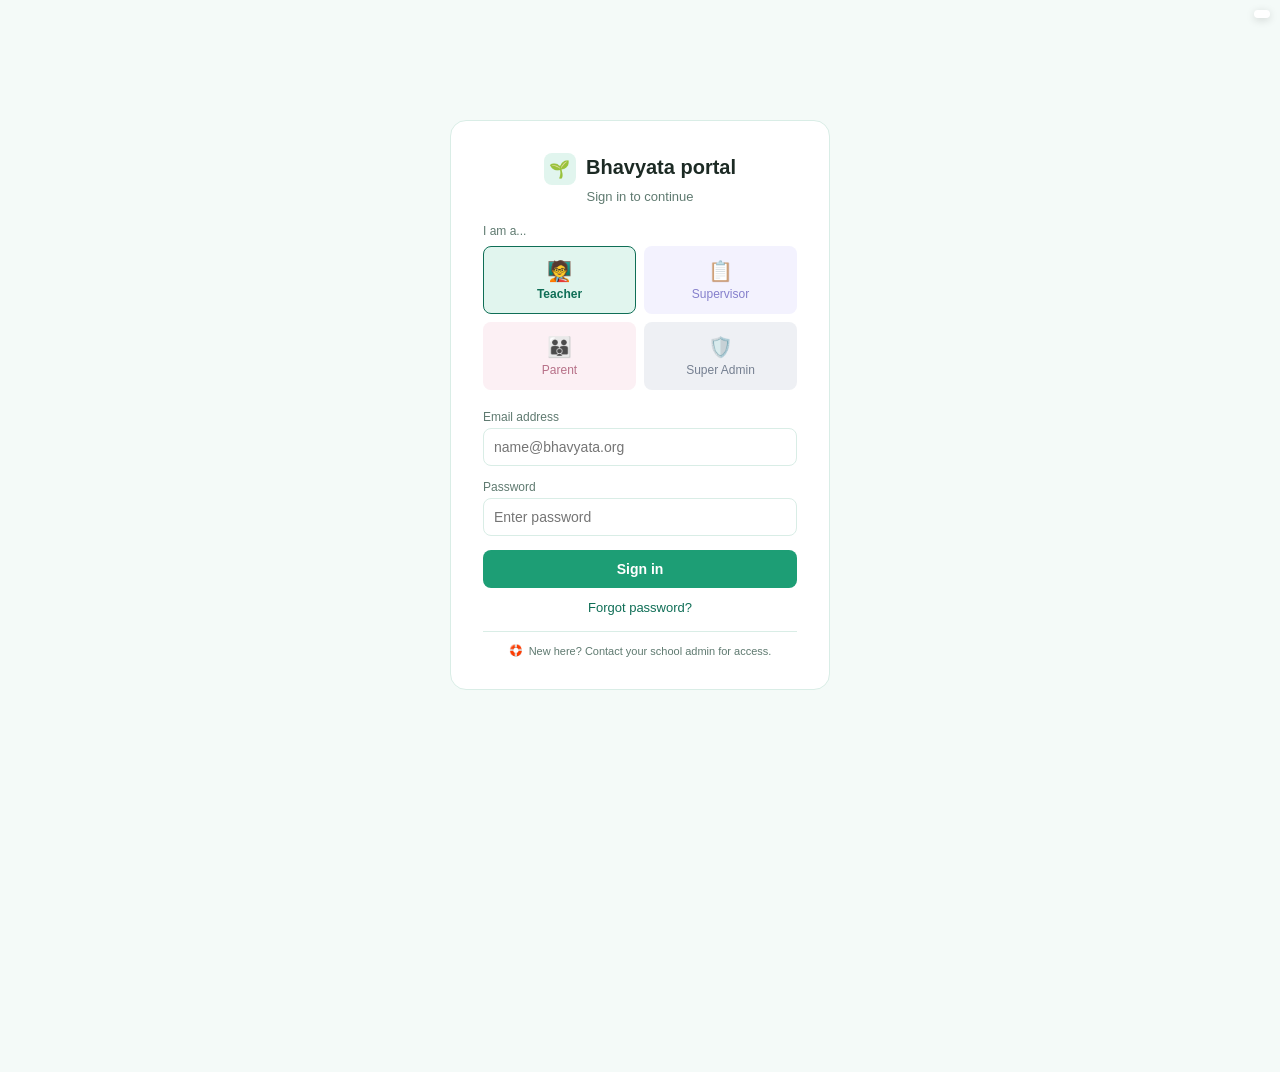
==== parent.html @ cfd68db3 "Add events feature, translations, teacher dashboard updates" ====
<!DOCTYPE html>
<html lang="en">
<head>
<meta charset="UTF-8" />
<meta name="viewport" content="width=device-width, initial-scale=1.0" />
<title>Bhavyata Portal — Parent</title>
<link rel="stylesheet" href="css/style.css" />
</head>
<body>

<div class="topbar">
  <div class="topbar-left">
    <span class="topbar-brand"><span class="topbar-brand-icon"><img src="assets/logo.png" alt="Bhavyata Foundation logo" class="brand-logo-img" onerror="this.style.display='none'; this.nextElementSibling.style.display='flex';"><span class="brand-fallback-emoji">🌱</span></span><span class="brand">Bhavyata portal</span></span>
    <span class="page-label" id="pageLabel">Dashboard</span>
  </div>
  <div class="user-menu" id="userMenu">
    <button class="user-menu-trigger" onclick="toggleUserMenu()">
      <span class="user-avatar">RP</span>
      <span class="user-name-block">
        <span class="user-name">Mrs. Patil</span>
        <span class="tag">Parent</span>
      </span>
      <span class="user-caret">▾</span>
    </button>
    <div class="user-dropdown hidden" id="userDropdown">
      <button onclick="location.href='index.html'">Log out</button>
    </div>
  </div>
</div>

<div class="dash" style="max-width:900px; margin:0 auto;">
  <h1>Priya Patil — Jr KG B</h1>
  <p class="sub">Parent view · Week 1 · Term 1 · Theme: My Classroom</p>

  <div class="stat-grid">
    <div class="stat-card"><p class="label">Attendance this month</p><p class="value">94%</p></div>
    <div class="stat-card"><p class="label">Today's status</p><p class="value" style="color:var(--success);">Present</p></div>
    <div class="stat-card"><p class="label">Domains taught today</p><p class="value">4 / 6</p></div>
    <div class="stat-card"><p class="label">Last supervisor visit</p><p class="value" style="font-size:15px;">✓ Aug 10</p></div>
  </div>

  <h3 class="report-h3">Today's activities</h3>
  <div class="report-table-wrap">
    <table class="report-table">
      <thead><tr><th>Domain</th><th>Activity</th><th>Status</th></tr></thead>
      <tbody>
        <tr><td>Language</td><td>"What is this?" guessing game</td><td><span class="visit-pill yes">✓ Done</span></td></tr>
        <tr><td>Numeracy &amp; Cognitive</td><td>Sort by use</td><td><span class="visit-pill yes">✓ Done</span></td></tr>
        <tr><td>Socio-Emotional</td><td>Sharing crayons role play</td><td><span class="visit-pill yes">✓ Done</span></td></tr>
        <tr><td>Physical &amp; Motor</td><td>Balance walk, ring play</td><td><span class="visit-pill yes">✓ Done</span></td></tr>
        <tr><td>Creative &amp; Aesthetic</td><td>Draw &amp; colour the school bag</td><td><span class="visit-pill no">Pending</span></td></tr>
        <tr><td>Life Skills</td><td>Keep things back in place</td><td><span class="visit-pill no">Pending</span></td></tr>
      </tbody>
    </table>
  </div>

  <h3 class="report-h3">Growth snapshot</h3>
  <div class="report-table-wrap">
    <table class="report-table">
      <thead><tr><th>Domain</th><th>Week 1 level</th><th>Latest level</th></tr></thead>
      <tbody>
        <tr><td>Language</td><td>Progressing</td><td>Achieving</td></tr>
        <tr><td>Numeracy &amp; Cognitive</td><td>Emerging</td><td>Progressing</td></tr>
        <tr><td>Socio-Emotional</td><td>Progressing</td><td>Progressing</td></tr>
      </tbody>
    </table>
  </div>

  <p style="font-size:12px; color:var(--text-muted); margin-top:20px;">
    This is a minimal starting view — questions, messages to the teacher, and a full activity history can be added here next.
  </p>
</div>

<script src="js/parent.js" defer></script>
</body>
</html>
---- css/style.css ----
@import url('https://fonts.googleapis.com/css2?family=Noto+Sans+Devanagari:wght@400;700&display=swap');
:root{
    --primary:#1d9e75; --primary-dark:#0f6e56; --primary-light:#e1f5ee;
    --bg:#f4faf8; --card:#ffffff; --border:#d9ede6; --text:#1c2a24; --text-muted:#5f7a70;
    --success:#1c8a5c; --success-bg:#e3f5ec; --warning:#b3760b; --warning-bg:#fdf2df;

    /* Secondary role accents — used only on the login role picker */
    --role-supervisor:#534ab7; --role-supervisor-light:#eeedfe;
    --role-parent:#993556; --role-parent-light:#fbeaf0;
  }
  *{box-sizing:border-box;}
  body{margin:0; font-family:Arial, Helvetica, sans-serif; background:var(--bg); color:var(--text);}
  .hidden{display:none !important;}

  .topbar{background:var(--primary); color:#fff; padding:14px 24px; display:flex; align-items:center; justify-content:space-between;}
  .topbar .brand{font-size:18px; font-weight:bold;}
  .topbar .tag{font-size:12px; background:rgba(255,255,255,0.2); padding:3px 10px; border-radius:12px; margin-left:8px;}
  .topbar button{background:rgba(255,255,255,0.15); color:#fff; border:none; padding:8px 14px; border-radius:6px; cursor:pointer; font-size:13px;}

  .login-wrap{display:flex; justify-content:center; align-items:center; min-height:90vh; padding:20px;}
  .login-card{background:var(--card); border:1px solid var(--border); border-radius:16px; padding:32px; width:100%; max-width:380px;}

  .login-brand{display:flex; align-items:center; justify-content:center; gap:10px; margin-bottom:4px;}
  .login-brand .brand-badge{width:32px; height:32px; border-radius:8px; background:var(--primary-light); color:var(--primary-dark); display:flex; align-items:center; justify-content:center; font-size:17px; flex-shrink:0;}

  .login-card h2{margin:0 0 4px; font-size:20px; text-align:center;}
  .login-card p.sub{margin:0 0 20px; text-align:center; color:var(--text-muted); font-size:13px;}
  .role-label{font-size:12px; color:var(--text-muted); margin-bottom:8px; display:block;}
  .role-grid{display:grid; grid-template-columns:repeat(2,1fr); gap:8px; margin-bottom:20px;}

  .role-btn{border:1px solid transparent; background:var(--bg); border-radius:8px; padding:12px 6px; text-align:center; cursor:pointer; font-size:12px; color:var(--text-muted); opacity:0.7; transition:opacity .15s, border-color .15s;}
  .role-btn:hover{opacity:1;}
  .role-btn .icon{font-size:20px; display:block; margin-bottom:4px;}

  /* Role-specific tints — teal (teacher, matches site theme), purple (supervisor), coral (parent) */
  .role-btn[data-role="teacher"]{background:var(--primary-light); color:var(--primary-dark);}
  .role-btn[data-role="supervisor"]{background:var(--role-supervisor-light); color:var(--role-supervisor);}
  .role-btn[data-role="parent"]{background:var(--role-parent-light); color:var(--role-parent);}

  .role-btn.active{opacity:1; font-weight:bold; border-width:1.5px;}
  .role-btn[data-role="teacher"].active{border-color:var(--primary-dark);}
  .role-btn[data-role="supervisor"].active{border-color:var(--role-supervisor);}
  .role-btn[data-role="parent"].active{border-color:var(--role-parent);}

  label{font-size:12px; color:var(--text-muted); display:block; margin:0 0 4px;}
  input{width:100%; padding:10px; margin-bottom:14px; border:1px solid var(--border); border-radius:8px; font-size:14px;}
  input:focus{outline:none; border-color:var(--primary); box-shadow:0 0 0 3px var(--primary-light);}

  .btn-primary{width:100%; background:var(--primary); color:#fff; border:none; padding:11px; border-radius:8px; font-size:14px; font-weight:bold; cursor:pointer; margin-bottom:12px; transition:background .15s;}
  .btn-primary:hover{background:var(--primary-dark);}
  .login-error{background:var(--danger-bg); color:var(--danger); border-radius:8px; padding:9px 12px; font-size:12.5px; margin-bottom:12px;}
  .forgot{text-align:center; font-size:13px; color:var(--primary-dark); cursor:pointer;}
  .login-footer{border-top:1px solid var(--border); margin-top:16px; padding-top:12px; text-align:center; font-size:11px; color:var(--text-muted); display:flex; align-items:center; justify-content:center; gap:6px;}

  .attend-wrap{display:flex; justify-content:center; align-items:center; min-height:90vh; padding:20px;}
  .attend-card{background:var(--card); border:1px solid var(--border); border-radius:14px; padding:36px; width:100%; max-width:380px; text-align:center;}
  .attend-card .icon-big{font-size:40px; margin-bottom:12px;}
  .attend-card h2{margin:0 0 6px; font-size:19px;}
  .attend-card p{color:var(--text-muted); font-size:13px; margin:0 0 24px;}
  .btn-present{background:var(--success); color:#fff; border:none; padding:12px 20px; border-radius:8px; font-size:14px; font-weight:bold; cursor:pointer; width:100%; margin-bottom:10px;}
  .btn-absent{background:transparent; color:var(--text-muted); border:1px solid var(--border); padding:10px 20px; border-radius:8px; font-size:13px; cursor:pointer; width:100%;}

  .topbar button.menu-toggle{background:transparent; padding:6px 10px; margin-right:14px; font-size:18px; display:none;}

  .topbar-left{display:flex; align-items:center; gap:10px; min-width:0;}
  .topbar-brand{display:flex; align-items:center; gap:8px; flex-shrink:0;}
  .topbar-brand-icon{display:inline-flex; width:32px; height:32px; align-items:center; justify-content:center; flex-shrink:0; border-radius:8px; overflow:hidden;}
  .brand-logo-img{width:100%; height:100%; object-fit:contain; display:block;}
  .brand-fallback-emoji{display:none; width:100%; height:100%; align-items:center; justify-content:center; font-size:17px; background:rgba(255,255,255,0.15); border-radius:8px;}
  .page-label{font-size:12px; opacity:0.85; padding-left:10px; border-left:1px solid rgba(255,255,255,0.35); display:none; white-space:nowrap; overflow:hidden; text-overflow:ellipsis;}
  @media (max-width:760px){ .page-label{display:inline-block;} }

  .user-menu{position:relative; flex-shrink:0;}
  .user-menu-trigger{display:flex; align-items:center; gap:8px; background:rgba(255,255,255,0.15); border:none; border-radius:20px; padding:5px 12px 5px 5px; cursor:pointer; color:#fff;}
  .user-menu-trigger:hover{background:rgba(255,255,255,0.25);}
  .user-avatar{width:28px; height:28px; border-radius:50%; background:rgba(255,255,255,0.25); display:flex; align-items:center; justify-content:center; font-size:11px; font-weight:bold; flex-shrink:0;}
  .user-name-block{display:flex; flex-direction:column; align-items:flex-start; line-height:1.2;}
  .user-name{font-size:12.5px; font-weight:bold;}
  .user-menu-trigger .tag{margin-left:0; font-size:9.5px; padding:1px 7px;}
  .user-caret{font-size:9px; opacity:0.8;}

  .user-dropdown{position:absolute; top:calc(100% + 8px); right:0; background:#fff; border:1px solid var(--border); border-radius:10px; box-shadow:0 8px 20px rgba(0,0,0,0.18); min-width:150px; padding:6px; z-index:80;}
  .user-dropdown.hidden{display:none;}
  .user-dropdown button{width:100%; text-align:left; background:transparent; color:var(--text); padding:9px 10px; border-radius:6px; font-size:13px; font-weight:normal; box-shadow:none;}
  .user-dropdown button:hover{background:var(--bg);}

  @media (max-width:520px){
    .user-name-block{display:none;}
    .user-menu-trigger{padding:5px;}
  }

  .layout{display:flex; align-items:flex-start; position:relative;}
  .sidebar{width:240px; flex-shrink:0; background:var(--card); border-right:1px solid var(--border); height:calc(100vh - 52px); overflow-y:auto; padding:16px 0; position:sticky; top:52px;}
  .sidebar-backdrop{display:none;}
  .sidebar-label{font-size:10px; font-weight:bold; color:var(--text-muted); text-transform:uppercase; letter-spacing:.06em; padding:0 16px 8px;}

  .sidebar-nav{display:flex; flex-direction:column; gap:2px; padding:0 12px 14px; border-bottom:1px solid var(--border); margin-bottom:14px;}
  .sidebar-nav-btn{display:block; width:100%; text-align:left; background:transparent; border:none; padding:10px 10px; border-radius:8px; font-size:12.5px; font-weight:bold; color:var(--text-muted); cursor:pointer;}
  .sidebar-nav-btn:hover{background:var(--bg);}
  .sidebar-nav-btn.active{background:var(--primary-light); color:var(--primary-dark);}

  .attendance-summary{display:grid; grid-template-columns:repeat(3,1fr); gap:14px; margin-bottom:20px;}
  .attendance-roster{background:var(--card); border:1px solid var(--border); border-radius:10px; overflow:hidden;}
  .attendance-row{display:flex; align-items:center; justify-content:space-between; padding:12px 16px; border-bottom:1px solid var(--border);}
  .attendance-row:last-child{border-bottom:none;}
  .attendance-row .name{font-size:13px; font-weight:bold;}
  .attendance-toggle{display:flex; gap:6px;}
  .att-btn{font-size:11px; font-weight:bold; padding:6px 12px; border-radius:16px; border:1px solid var(--border); background:var(--bg); color:var(--text-muted); cursor:pointer;}
  .att-btn.present.active{background:var(--success); color:#fff; border-color:var(--success);}
  .att-btn.absent.active{background:#d9534f; color:#fff; border-color:#d9534f;}
  .attendance-header{display:flex; align-items:center; justify-content:space-between; margin-bottom:16px; flex-wrap:wrap; gap:10px;}
  .attendance-header h1{margin:0;}
  .btn-mark-all{background:var(--primary); color:#fff; border:none; padding:8px 14px; border-radius:8px; font-size:13px; font-weight:bold; cursor:pointer;}
  .btn-mark-all:hover{background:var(--primary-dark);}
  .attendance-search{width:100%; padding:10px; margin-bottom:14px; border:1px solid var(--border); border-radius:8px; font-size:14px;}
  .attendance-search:focus{outline:none; border-color:var(--primary); box-shadow:0 0 0 3px var(--primary-light);}

.attendance-footer{display:flex; align-items:center; justify-content:space-between; margin-top:16px;}
.attendance-footer .marked-count{font-size:12px; color:var(--text-muted);}
.btn-save-attendance{background:var(--primary); color:#fff; border:none; padding:10px 20px; border-radius:8px; font-size:14px; font-weight:bold; cursor:pointer;}
.btn-save-attendance:hover{background:var(--primary-dark);}
.btn-save-attendance:disabled{background:var(--border); cursor:default;}

.attendance-row.filtered-out{display:none;}

  @media (max-width:760px){
    .topbar button.menu-toggle{display:inline-block;}
    .sidebar{
      position:fixed; top:52px; left:0; bottom:0; width:82%; max-width:300px;
      height:auto; transform:translateX(-100%); transition:transform .2s ease;
      z-index:60; box-shadow:2px 0 16px rgba(0,0,0,0.2);
    }
    .sidebar.open{transform:translateX(0);}
    .sidebar-backdrop{
      display:none; position:fixed; top:52px; left:0; right:0; bottom:0;
      background:rgba(0,0,0,0.35); z-index:55;
    }
    .sidebar-backdrop.show{display:block;}
    .dash{padding:16px 14px; max-width:100%;}
    .stat-grid{grid-template-columns:repeat(2,1fr);}
    .day-tabs, .domain-tabs{overflow-x:auto; -webkit-overflow-scrolling:touch; flex-wrap:nowrap; padding-bottom:4px;}
    .day-tab, .domain-tab{flex-shrink:0;}
    .rp-row{flex-wrap:wrap; gap:6px;}
    .rp-row select{width:100%;}
    .attendance-summary{grid-template-columns:repeat(3,1fr); gap:8px;}
    .attendance-row{padding:10px 12px;}
  }
  @media (max-width:420px){
    .stat-grid{grid-template-columns:1fr 1fr;}
    .dash h1{font-size:18px;}
    .topbar{padding:12px 14px;}
    .topbar .brand{font-size:15px;}
    .topbar .tag{margin-left:6px; padding:2px 8px;}
  }
  .week-item{display:flex; align-items:center; gap:10px; padding:8px 16px; cursor:pointer; border-left:3px solid transparent;}
  .week-item:hover{background:var(--primary-light);}
  .week-item.active{background:var(--primary-light); border-left-color:var(--primary);}
  .week-num{width:26px; height:26px; border-radius:50%; background:var(--bg); color:var(--text-muted); font-size:11px; font-weight:bold; display:flex; align-items:center; justify-content:center; flex-shrink:0;}
  .week-item.active .week-num{background:var(--primary); color:#fff;}
  .week-item.has-content .week-num{background:var(--success); color:#fff;}
  .week-info{flex:1; min-width:0;}
  .week-title{font-size:12px; font-weight:bold; color:var(--text); white-space:nowrap; overflow:hidden; text-overflow:ellipsis;}
  .week-dates{font-size:10px; color:var(--text-muted);}
  .chevron{font-size:10px; color:var(--text-muted); transition:transform .15s; flex-shrink:0;}
  .chevron.open{transform:rotate(90deg);}
  .day-topic-list{margin:6px 0 6px 36px; padding-right:12px; display:flex; flex-direction:column; gap:7px;}
  .day-topic-heading{font-size:10px; font-weight:bold; color:var(--primary-dark); text-transform:uppercase; letter-spacing:.05em; margin-bottom:2px;}
  .day-topic-row{display:flex; align-items:flex-start; gap:7px; font-size:11px; cursor:pointer;}
  .day-topic-row input[type=checkbox]{margin-top:2px; width:13px; height:13px; cursor:pointer; flex-shrink:0;}
  .day-topic-row .dt-label{flex:1; line-height:1.35;}
  .day-topic-row.active-day .dt-label{color:var(--primary-dark); font-weight:bold;}
  .day-topic-row .dt-label.dt-done{color:var(--text-muted); text-decoration:line-through;}

  .dash{flex:1; padding:24px; max-width:960px; margin:0;}
  .banner-success{display:flex; align-items:center; justify-content:space-between; background:var(--success-bg); color:var(--success); border-radius:10px; padding:10px 16px; margin-bottom:20px; font-size:13px;}
  .banner-success.pending{background:var(--warning-bg); color:var(--warning);}
  .dash h1{font-size:20px; margin:0 0 4px;}
  .dash .sub{color:var(--text-muted); font-size:13px; margin:0 0 20px;}
  .stat-grid{display:grid; grid-template-columns:repeat(auto-fit,minmax(150px,1fr)); gap:14px; margin-bottom:22px;}
  .stat-card{background:var(--card); border:1px solid var(--border); border-radius:10px; padding:14px;}
  .stat-card .label{font-size:12px; color:var(--text-muted); margin:0 0 6px;}
  .stat-card .value{font-size:22px; font-weight:bold; margin:0;}
  .value.warn{color:var(--warning);}

  .day-tabs{display:flex; gap:6px; margin-bottom:14px;}
  .day-tab{border:1px solid var(--border); background:var(--card); padding:7px 14px; border-radius:8px; font-size:12px; cursor:pointer; color:var(--text-muted);}
  .day-tab.active{background:var(--text); color:#fff; border-color:var(--text); font-weight:bold;}

  .value-banner{background:var(--primary-light); color:var(--primary-dark); border-radius:10px; padding:10px 14px; font-size:13px; margin-bottom:16px;}

  .domain-tabs{display:flex; gap:6px; flex-wrap:wrap; margin-bottom:16px;}
  .domain-tab{border:1px solid var(--border); background:var(--card); padding:7px 13px; border-radius:20px; font-size:12px; cursor:pointer; color:var(--text-muted);}
  .domain-tab.active{background:var(--primary); color:#fff; border-color:var(--primary); font-weight:bold;}

  .topic-complete-banner{background:var(--success-bg); color:var(--success); border-radius:10px; padding:12px 16px; margin-bottom:16px; font-size:14px; font-weight:bold; display:flex; align-items:center; gap:8px;}
  .topic-complete-banner.pending{background:var(--warning-bg); color:var(--warning);}

  .domain-grid{display:grid; grid-template-columns:repeat(2,1fr); gap:16px;}
  @media (max-width:760px){ .domain-grid{grid-template-columns:1fr;} }
  .stage-foot{display:flex; align-items:center; justify-content:space-between; margin-top:12px; padding-top:10px; border-top:1px solid var(--border); gap:10px; flex-wrap:wrap;}
  .mark-taught{display:flex; align-items:center; gap:6px; font-size:12px; color:var(--text-muted); cursor:pointer;}
  .mark-taught input{margin:0; width:14px; height:14px; cursor:pointer;}
  .btn-rate-open.small{margin:0; padding:6px 12px; font-size:11px;}

  .stage-card{background:var(--card); border:1px solid var(--border); border-top:3px solid var(--primary); border-radius:10px; padding:14px; margin-bottom:12px;}
  .stage-card.done{border-top-color:var(--success);}
  .stage-time{font-size:11px; font-weight:normal; color:var(--text-muted); margin-left:6px;}

.today-overview{background:var(--card); border:1px solid var(--border); border-radius:10px; margin-bottom:18px; overflow:hidden;}
.overview-header{display:flex; align-items:center; justify-content:space-between; padding:12px 16px; background:var(--primary-light); color:var(--primary-dark); font-size:13px; font-weight:bold;}
.overview-toggle{font-size:12px; font-weight:normal; cursor:pointer; text-decoration:underline;}
.overview-body{padding:4px 0;}
.overview-body.hidden{display:none;}

.overview-row{display:grid; grid-template-columns:90px 150px 1fr 24px; align-items:center; gap:8px; padding:8px 16px; border-bottom:1px solid var(--border); font-size:12px;}
.overview-row:last-child{border-bottom:none;}
.overview-time{color:var(--text-muted); font-size:11px;}
.overview-domain{font-weight:bold;}
.overview-activity{color:var(--text-muted);}
.overview-status{text-align:center; font-weight:bold; color:var(--text-muted);}
.overview-row.done .overview-status{color:var(--primary-dark);}
.overview-row.done .overview-domain{color:var(--primary-dark);}

@media (max-width:520px){
  .overview-row{grid-template-columns:70px 1fr 20px; grid-template-rows:auto auto;}
  .overview-activity{grid-column:2/3; grid-row:2; font-size:11px;}
  .overview-domain{grid-column:2/3; grid-row:1;}
}
  .stage-head{display:flex; align-items:center; justify-content:space-between; margin-bottom:8px;}
  .stage-head .name{font-size:13px; font-weight:bold;}
  .stage-tag{font-size:11px; padding:3px 9px; border-radius:10px; background:var(--bg); color:var(--text-muted);}
  .stage-tag.done{background:var(--success-bg); color:var(--success);}
  .materials-line{font-size:11px; color:var(--text-muted); margin-bottom:8px; font-style:italic;}
  .task-row{display:flex; align-items:flex-start; gap:8px; font-size:13px; padding:5px 0;}
  .task-row input[type=checkbox]{margin-top:2px; width:15px; height:15px; cursor:pointer; flex-shrink:0;}
  .task-row span.done-text{color:var(--text-muted); text-decoration:line-through;}

  .h5p-block{background:var(--bg); border:1px dashed var(--border); border-radius:8px; padding:14px; margin:10px 0;}
  .h5p-block .h5p-frame{background:transparent; border-radius:6px; margin-bottom:10px;}
  .h5p-block .h5p-note{font-size:11px; color:var(--text-muted); margin:0 0 10px;}
  .btn-h5p-done{background:var(--success); color:#fff; border:none; padding:7px 14px; border-radius:8px; font-size:12px; font-weight:bold; cursor:pointer;}
  .btn-h5p-done.done{background:var(--success-bg); color:var(--success); cursor:default;}
  .h5p-done-msg{background:var(--success-bg); color:var(--success); border-radius:8px; padding:14px 16px; font-size:13px; font-weight:bold; text-align:center;}

  /* ===== Mounted H5P-style activity widgets ===== */
  :root{
    --lang:#2C8FC4;   --lang-dark:#1F6C99;
    --num:#EE8F35;    --num-dark:#C96F1F;
    --soc:#E15C74;    --soc-dark:#B93E56;
    --phy:#3FA669;    --phy-dark:#2C8451;
    --cre:#D89A00;    --cre-dark:#AD7B00;
    --life:#7C6FD1;   --life-dark:#5F52B3;
  }
  .h5p-frame .g-btn{
    font-family:Arial, Helvetica, sans-serif; border:none; border-radius:20px; padding:9px 18px;
    font-size:12px; font-weight:bold; cursor:pointer; color:#fff; box-shadow:0 3px 8px rgba(0,0,0,0.15);
  }
  .h5p-frame .g-btn.secondary{background:#fff; color:var(--text); border:1px solid var(--border); box-shadow:none;}

 .welcome-play-btn{
  background: var(--primary-light);
  color: var(--primary-dark);
  border: 1.5px solid var(--primary);
  font-weight: bold;
}
.welcome-play-btn:hover{
  background: var(--primary);
  color: #fff;
}
.g-welcome-actions .g-btn.secondary:hover{
  background: var(--primary);
  color: #fff;
}
  .g-welcome-note.playing{animation:g-bounce 0.4s infinite;}
  .g-lang-card{max-width:380px; margin:0 auto; background:#fff; border:1px solid var(--border); border-radius:12px; padding:22px 18px; text-align:center;}
  .g-lang-emoji{font-size:3rem; display:block; margin-bottom:8px;}
  .g-lang-q{font-size:1rem; font-weight:bold; margin-bottom:10px;}
  .g-lang-ans{font-size:1.2rem; font-weight:bold; color:var(--lang-dark); min-height:1.4em;}
  .g-lang-sent{font-size:0.9rem; color:var(--text-muted); min-height:1.3em; margin-bottom:6px;}
  .g-lang-controls{display:flex; justify-content:center; gap:8px; margin-top:14px;}
  .g-lang-prog{margin-top:10px; font-size:0.75rem; color:var(--text-muted);}

  .g-sort-status{text-align:center; font-size:0.85rem; font-weight:bold; color:var(--num-dark); margin-bottom:10px;}
  .g-sort-tray{display:flex; gap:10px; flex-wrap:wrap; justify-content:center; padding:12px; background:#fff; border:1px solid var(--border); border-radius:10px; min-height:60px; margin-bottom:14px;}
  .g-zones{display:grid; grid-template-columns:repeat(4,1fr); gap:8px;}
  @media (max-width:520px){ .g-zones{grid-template-columns:repeat(2,1fr);} }
  .g-zone{border:2px dashed var(--num); border-radius:10px; min-height:90px; padding:8px 4px; text-align:center; background:rgba(238,143,53,0.06);}
  .g-zone h5{margin:0 0 6px; font-size:0.72rem; color:var(--num-dark);}
  .g-chip{width:44px; height:44px; border-radius:10px; background:#fff; border:1px solid var(--border); display:flex; align-items:center; justify-content:center; font-size:1.4rem; box-shadow:0 3px 6px rgba(0,0,0,0.12); cursor:grab; user-select:none; margin:2px auto;}
  .g-chip.placed{cursor:default; box-shadow:0 0 0 2px var(--phy) inset;}
  .g-shake{animation:g-shake .4s;}
  @keyframes g-shake{0%,100%{transform:translateX(0);} 25%{transform:translateX(-6px);} 75%{transform:translateX(6px);}}

  .g-scenario{max-width:460px; margin:0 auto; text-align:center;}
  .g-scenario-text{font-size:0.95rem; font-weight:bold; background:#fff; border:1px solid var(--border); border-radius:10px; padding:16px; margin-bottom:14px;}
  .g-scenario-opts{display:flex; flex-direction:column; gap:8px;}
  .g-opt-btn{padding:10px 14px; border-radius:10px; border:1px solid var(--border); background:#fff; font-size:0.85rem; text-align:left; cursor:pointer;}
  .g-opt-btn.correct{background:var(--success-bg); border-color:var(--success); font-weight:bold;}
  .g-opt-btn.incorrect{background:rgba(225,92,116,0.15); border-color:var(--soc);}
  .g-opt-btn:disabled{cursor:default;}
  .g-feedback{margin-top:10px; font-size:0.85rem; font-weight:bold; min-height:1.3em;}
  .g-scenario-controls{margin-top:14px; text-align:center;}

  .g-phy-card{max-width:380px; margin:0 auto; text-align:center; background:#fff; border:1px solid var(--border); border-radius:12px; padding:22px 18px;}
  .g-phy-icon{font-size:2.6rem;}
  .g-phy-title{font-size:1rem; font-weight:bold; margin:4px 0; color:var(--phy-dark);}
  .g-phy-cue{font-size:0.85rem; color:var(--text-muted); margin-bottom:12px;}
  .g-phy-timer{font-size:1.8rem; font-weight:bold; color:var(--phy-dark); min-height:1.2em; margin-bottom:8px;}
  .g-phy-controls{display:flex; justify-content:center; gap:8px;}
  .g-phy-prog{margin-top:10px; font-size:0.75rem; color:var(--text-muted);}

  .g-color-wrap{display:flex; gap:16px; flex-wrap:wrap; justify-content:center; align-items:flex-start;}
  .g-palette{display:flex; flex-direction:column; gap:6px;}
  .g-swatch{width:30px; height:30px; border-radius:50%; cursor:pointer; border:2px solid #fff; box-shadow:0 2px 5px rgba(0,0,0,0.2);}
  .g-swatch.selected{border-color:var(--text);}
  .g-canvas-frame{background:#fff; border:1px solid var(--border); border-radius:10px; padding:14px;}
  .g-canvas-frame svg{width:180px; height:198px;}
  .g-canvas-frame path, .g-canvas-frame rect{cursor:pointer;}

  .g-life-status{text-align:center; font-size:0.85rem; font-weight:bold; color:var(--life-dark); margin-bottom:10px;}
  .g-life-tray{display:flex; gap:10px; flex-wrap:wrap; justify-content:center; padding:12px; background:#fff; border:1px solid var(--border); border-radius:10px; margin-bottom:14px;}
  .g-life-zones{display:grid; grid-template-columns:repeat(3,1fr); gap:8px;}
  @media (max-width:520px){ .g-life-zones{grid-template-columns:repeat(2,1fr);} }
  .g-life-zone{border:2px dashed var(--life); border-radius:10px; min-height:80px; padding:8px 4px; text-align:center; background:rgba(124,111,209,0.06);}
  .g-life-zone h5{margin:0 0 4px; font-size:0.68rem; color:var(--life-dark);}

  .rating-panel{background:var(--card); border:1px solid var(--primary); border-radius:10px; padding:16px; margin-bottom:20px;}
  .rating-panel .rp-title{font-size:14px; font-weight:bold; margin:0 0 4px;}
  .rating-panel .rp-sub{font-size:12px; color:var(--text-muted); margin:0 0 14px;}
  .rp-row{display:flex; align-items:center; justify-content:space-between; padding:8px 0; border-bottom:1px solid var(--border); font-size:13px;}
  .rp-row:last-of-type{border-bottom:none;}
  .rp-row select{padding:6px 10px; border-radius:6px; border:1px solid var(--border); font-size:12px;}
  .rp-actions{display:flex; gap:10px; margin-top:14px;}
  .btn-save{background:var(--primary); color:#fff; border:none; padding:9px 18px; border-radius:8px; font-size:13px; font-weight:bold; cursor:pointer;}
  .btn-cancel{background:transparent; color:var(--text-muted); border:1px solid var(--border); padding:9px 18px; border-radius:8px; font-size:13px; cursor:pointer;}
  .btn-rate-open{background:var(--primary-light); color:var(--primary-dark); border:none; padding:8px 16px; border-radius:8px; font-size:12px; cursor:pointer; margin-bottom:20px;}

  .empty-state{background:var(--card); border:1px dashed var(--border); border-radius:10px; padding:30px; text-align:center; color:var(--text-muted); font-size:13px; margin-bottom:20px;}

  /* ===== Supervisor page additions — paste at the end of css/style.css ===== */
:root{
  --role-supervisor-dark:#3d3690;
  --danger:#c8433f; --danger-bg:#fbeaea;
}

.sidebar-label{font-size:10px; font-weight:bold; color:var(--text-muted); text-transform:uppercase; letter-spacing:.06em; padding:0 16px 8px;}

.teacher-item{display:flex; align-items:center; gap:10px; padding:10px 16px; cursor:pointer; border-left:3px solid transparent;}
.teacher-item:hover{background:var(--role-supervisor-light);}
.teacher-item.active{background:var(--role-supervisor-light); border-left-color:var(--role-supervisor);}
.teacher-avatar{width:30px; height:30px; border-radius:50%; background:var(--role-supervisor-light); color:var(--role-supervisor-dark); font-size:12px; font-weight:bold; display:flex; align-items:center; justify-content:center; flex-shrink:0;}
.teacher-item.visited .teacher-avatar{background:var(--success-bg); color:var(--success);}
.teacher-info{flex:1; min-width:0;}
.teacher-name{font-size:12.5px; font-weight:bold; white-space:nowrap; overflow:hidden; text-overflow:ellipsis;}
.teacher-meta{font-size:10.5px; color:var(--text-muted);}
.teacher-badge{font-size:9.5px; font-weight:bold; padding:2px 7px; border-radius:8px; flex-shrink:0;}
.teacher-badge.pending{background:var(--warning-bg); color:var(--warning);}
.teacher-badge.done{background:var(--success-bg); color:var(--success);}

.visit-banner{display:flex; align-items:center; justify-content:space-between; background:var(--role-supervisor-light); color:var(--role-supervisor-dark); border-radius:10px; padding:12px 16px; margin-bottom:18px; font-size:13px; flex-wrap:wrap; gap:8px;}
.btn-sup{background:var(--role-supervisor); color:#fff; border:none; padding:9px 16px; border-radius:8px; font-size:12.5px; font-weight:bold; cursor:pointer;}
.btn-sup:hover{background:var(--role-supervisor-dark);}
.btn-sup-outline{background:#fff; color:var(--role-supervisor); border:1.5px solid var(--role-supervisor); padding:8px 16px; border-radius:8px; font-size:12.5px; font-weight:bold; cursor:pointer;}

.checklist-cat{background:var(--card); border:1px solid var(--border); border-radius:10px; margin-bottom:14px; overflow:hidden;}
.cat-head{display:flex; align-items:center; justify-content:space-between; padding:12px 16px; background:var(--role-supervisor-light); color:var(--role-supervisor-dark); font-size:13px; font-weight:bold; cursor:pointer;}
.cat-head .cat-progress{font-size:11px; font-weight:normal; opacity:.8;}
.cat-chevron{transition:transform .15s;}
.cat-chevron.open{transform:rotate(90deg);}
.cat-body{padding:4px 0;}
.cat-body.collapsed{display:none;}

.check-row{display:grid; grid-template-columns:26px 1fr 190px; align-items:center; gap:10px; padding:10px 16px; border-bottom:1px solid var(--border);}
.check-row:last-child{border-bottom:none;}
.check-num{font-size:11px; color:var(--text-muted); font-style:italic;}
.check-text{font-size:13px;}
.check-controls{display:flex; gap:5px; justify-content:flex-end;}
.rate-btn{width:34px; height:28px; border-radius:6px; border:1px solid var(--border); background:var(--bg); font-size:13px; cursor:pointer; color:var(--text-muted);}
.rate-btn.good.active{background:var(--success); color:#fff; border-color:var(--success);}
.rate-btn.bad.active{background:var(--danger); color:#fff; border-color:var(--danger);}
.rate-btn.na.active{background:var(--text-muted); color:#fff; border-color:var(--text-muted);}

.obs-row{grid-column:1/-1; margin-top:6px;}
.obs-row input{width:100%; padding:7px 10px; border:1px solid var(--border); border-radius:6px; font-size:12px; font-family:inherit;}
.obs-row input:focus{outline:none; border-color:var(--role-supervisor); box-shadow:0 0 0 3px var(--role-supervisor-light);}

@media (max-width:640px){
  .check-row{grid-template-columns:1fr; gap:6px;}
  .check-controls{justify-content:flex-start;}
}

.attendance-table{width:100%; border-collapse:collapse; font-size:13px;}
.attendance-table th{background:var(--role-supervisor-light); color:var(--role-supervisor-dark); text-align:left; padding:9px 12px; font-size:11.5px; text-transform:uppercase; letter-spacing:.03em;}
.attendance-table td{padding:9px 12px; border-bottom:1px solid var(--border);}
.attendance-table input[type=number]{width:60px; padding:5px 6px; border:1px solid var(--border); border-radius:5px; font-size:12.5px;}
.attendance-table input[type=text]{width:100%; padding:5px 8px; border:1px solid var(--border); border-radius:5px; font-size:12px;}
.pct-pill{font-size:11px; font-weight:bold; padding:3px 9px; border-radius:10px;}
.pct-pill.high{background:var(--success-bg); color:var(--success);}
.pct-pill.low{background:var(--warning-bg); color:var(--warning);}

.submit-bar{display:flex; align-items:center; justify-content:space-between; background:var(--card); border:1px solid var(--border); border-radius:10px; padding:16px; margin-top:6px; flex-wrap:wrap; gap:10px;}
.overall-score{font-size:13px; color:var(--text-muted);}
.overall-score b{font-size:18px; color:var(--role-supervisor); margin-left:4px;}

.visit-history{background:var(--card); border:1px solid var(--border); border-radius:10px; overflow:hidden;}
.vh-row{display:grid; grid-template-columns:100px 1fr 90px 90px 24px; align-items:center; gap:10px; padding:12px 16px; border-bottom:1px solid var(--border); font-size:12.5px;}
.vh-row:last-child{border-bottom:none;}
.vh-date{color:var(--text-muted); font-size:11.5px;}
.vh-teacher{font-weight:bold;}
.vh-score{font-weight:bold; text-align:center;}
.vh-score.good{color:var(--success);}
.vh-score.warn{color:var(--warning);}
.vh-flag{text-align:center;}
@media (max-width:640px){
  .vh-row{grid-template-columns:1fr 50px; grid-template-rows:auto auto;}
  .vh-date{grid-row:2;}
  .vh-teacher{grid-column:1/2;}
  .vh-score{grid-column:2/3; grid-row:1; text-align:right;}
  .vh-flag{display:none;}
}

/* ===== TEXTBOOK & READER — v2 with realistic page-turn ===== */
/* Delete ANY earlier #page-stage / .flip-out / .flip-in / .page-image rules before pasting this. */

.topbar{flex-wrap:wrap; gap:8px; row-gap:4px;}

.bookstore-wrap{max-width:1000px; margin:0 auto; padding:32px 24px 60px; width:100%;}
.bookstore-filterbar{display:flex; justify-content:center; margin-bottom:30px;}
.division-tabs-row{display:flex; gap:6px; background:var(--card); border:1px solid var(--border); border-radius:30px; padding:5px; flex-wrap:wrap; justify-content:center;}
.division-tab{border:none; background:transparent; padding:9px 24px; border-radius:24px; font-size:12.5px; font-weight:bold; color:var(--text-muted); cursor:pointer; white-space:nowrap;}
.division-tab.active{background:var(--primary); color:#fff;}

#textbook-body h1{text-align:center; font-size:20px; margin:0 0 4px;}
#textbook-body .sub{text-align:center; margin-bottom:28px; color:var(--text-muted); font-size:13px;}

.book-grid{display:grid; grid-template-columns:repeat(auto-fill, minmax(160px, 1fr)); gap:20px; justify-content:center;}
.book-card{background:var(--card); border:1px solid var(--border); border-radius:12px; overflow:hidden; cursor:pointer; transition:transform .15s, box-shadow .15s; display:flex; flex-direction:column;}
.book-card:hover{transform:translateY(-5px); box-shadow:0 10px 22px rgba(0,0,0,0.12);}
.book-cover{aspect-ratio:4/5; display:flex; align-items:center; justify-content:center; background-size:cover; background-position:center top; background-color:#e1f5ee; flex-shrink:0;}
.book-cover-emoji{font-size:2.6rem;}
.book-info{padding:14px; flex:1;}
.book-title{font-size:13.5px; font-weight:bold; margin-bottom:3px; line-height:1.3; color:var(--text);}
.book-subject{font-size:11.5px; color:var(--text-muted);}
.book-pagecount{font-size:10.5px; color:var(--primary-dark); margin-top:6px; font-weight:bold;}

/* ---- Reader overlay ---- */
#book-reader-overlay{
  position:fixed !important; top:0; left:0; right:0; bottom:0;
  width:100vw; height:100vh; background:#141f1a; z-index:9999;
  display:flex; flex-direction:column;
  padding:env(safe-area-inset-top) env(safe-area-inset-right) env(safe-area-inset-bottom) env(safe-area-inset-left);
}
#book-reader-overlay.hidden{display:none !important;}

.reader-header{display:flex; align-items:center; justify-content:space-between; padding:16px 22px; color:#fff; flex-shrink:0;}
.reader-title-block{display:flex; flex-direction:column; min-width:0;}
#reader-title{font-size:15px; font-weight:bold; white-space:nowrap; overflow:hidden; text-overflow:ellipsis; max-width:60vw;}
#reader-page-count{font-size:11.5px; opacity:.7; margin-top:2px;}
.reader-header-actions{display:flex; gap:10px; flex-shrink:0;}
.reader-fullscreen-btn, .reader-close{
  background:rgba(255,255,255,0.15); color:#fff; border:none;
  width:38px; height:38px; border-radius:50%; font-size:16px; cursor:pointer;
  display:flex; align-items:center; justify-content:center; padding:0;
}
.reader-fullscreen-btn:hover, .reader-close:hover{background:rgba(255,255,255,0.3);}

.book-stage-wrap{flex:1; display:flex; align-items:center; justify-content:center; gap:28px; padding:10px 24px 24px; min-height:0;}
.reader-nav-btn{
  background:rgba(255,255,255,0.15); color:#fff; border:none;
  width:48px; height:48px; border-radius:50%; font-size:20px; cursor:pointer; flex-shrink:0;
  display:flex; align-items:center; justify-content:center; padding:0;
}
.reader-nav-btn:disabled{opacity:.2; cursor:default;}
.reader-nav-btn:not(:disabled):hover{background:rgba(255,255,255,0.3);}

/* ---- The book stage: two stacked layers create the illusion ---- */
#page-stage{
  position:relative;
  width:min(480px, 85vw);
  height:min(640px, calc(100vh - 170px));
  perspective:2200px;
}
.page-layer{
  position:absolute; inset:0;
  background:#fff; border-radius:12px; overflow:hidden;
  box-shadow:0 25px 60px rgba(0,0,0,0.5);
  backface-visibility:hidden;
}
#page-base{ z-index:1; }
#page-leaf{ z-index:2; transform-style:preserve-3d; }
.page-image{width:100%; height:100%; object-fit:contain; display:block; background:#fff;}

.leaf-shadow{
  position:absolute; inset:0; pointer-events:none;
  background:linear-gradient(90deg, rgba(0,0,0,0.45), rgba(0,0,0,0) 55%);
  opacity:0;
}

/* Forward flip: pivots on the left edge, rotating away to reveal the base beneath */
#page-leaf.flip-fwd{
  animation:flipForward .62s cubic-bezier(.4,.05,.25,1) forwards;
}
#page-leaf.flip-fwd .leaf-shadow{
  animation:leafShadowPulse .62s ease forwards;
}
@keyframes flipForward{
  0%   { transform:rotateY(0deg); }
  100% { transform:rotateY(-170deg); }
}

/* Backward flip: pivots on the right edge */
#page-leaf.flip-back{
  animation:flipBackward .62s cubic-bezier(.4,.05,.25,1) forwards;
}
#page-leaf.flip-back .leaf-shadow{
  animation:leafShadowPulse .62s ease forwards;
  background:linear-gradient(270deg, rgba(0,0,0,0.45), rgba(0,0,0,0) 55%);
}
@keyframes flipBackward{
  0%   { transform:rotateY(0deg); }
  100% { transform:rotateY(170deg); }
}

@keyframes leafShadowPulse{
  0%   { opacity:0; }
  45%  { opacity:.85; }
  75%  { opacity:.3; }
  100% { opacity:0; }
}

.page-loading{
  position:absolute; inset:0; z-index:5;
  display:flex; align-items:center; justify-content:center;
  background:#fff; border-radius:12px;
  font-size:13px; color:#5f7a70; text-align:center; padding:20px;
}
.page-loading.hidden{display:none;}
.page-loading code{font-size:11px; background:#f4faf8; padding:2px 5px; border-radius:4px; word-break:break-all;}

/* ---- Mobile ---- */
@media (max-width:680px){
  .bookstore-wrap{padding:20px 14px 40px;}
  .book-grid{grid-template-columns:repeat(auto-fill, minmax(130px, 1fr)); gap:14px;}
  .book-info{padding:10px;}
  .book-title{font-size:12.5px;}

  .reader-header{padding:12px 14px;}
  #reader-title{max-width:50vw; font-size:13px;}
  .reader-fullscreen-btn, .reader-close{width:34px; height:34px; font-size:14px;}

  .book-stage-wrap{flex-direction:column; gap:12px; padding:6px 12px 16px;}
  #page-stage{width:min(94vw, 420px); height:calc(100vh - 250px); order:1;}
  #reader-prev{order:2;}
  #reader-next{order:3;}
  .reader-nav-btn{width:100%; max-width:420px; height:44px; border-radius:22px;}
}

@media (max-width:400px){
  .division-tab{padding:8px 16px; font-size:12px;}
  #page-stage{height:calc(100vh - 230px);}
}

.g-welcome-song{max-width:380px; margin:0 auto; text-align:center; background:#fff; border:1px solid var(--border); border-radius:12px; padding:22px 18px;}
.g-welcome-note{font-size:2.4rem; animation:g-bounce 1s infinite;}
@keyframes g-bounce{0%,100%{transform:translateY(0);} 50%{transform:translateY(-8px);}}
.g-welcome-lyric{font-size:0.95rem; color:var(--text-muted); margin:10px 0 18px; line-height:1.5;}
.g-welcome-actions{display:flex; justify-content:center; gap:8px; margin-top:6px; flex-wrap:wrap;}
.g-welcome-note.playing{animation:g-bounce 0.4s infinite;}

.g-welcome-status{text-align:center; font-size:0.85rem; font-weight:bold; color:var(--primary-dark); margin-bottom:10px; min-height:2.6em;}
.g-welcome-room{position:relative; width:200px; height:160px; margin:0 auto; background:#fdf8ef; border:2px solid var(--border); border-radius:10px;}
.g-welcome-hotspot{position:absolute; border-radius:8px; background:#fff; border:2px dashed var(--primary); display:flex; align-items:center; justify-content:center; font-size:1.1rem; cursor:pointer; color:var(--text-muted);}
.g-welcome-hotspot.found{border-style:solid; background:var(--primary-light); cursor:default;}

.welcome-play-btn{background: var(--primary-light); color: var(--primary-dark); border: 1.5px solid var(--primary); font-weight: bold;}
.welcome-play-btn:hover{background: var(--primary); color: #fff;}
/* =========================================================
   SUPER ADMIN — role color, weekly report, schools grid,
   sidebar accordion, class lookup
   ========================================================= */

:root{
  --role-superadmin:#3b4a63; --role-superadmin-light:#e8ebf0;
}
.role-btn[data-role="superadmin"]{background:var(--role-superadmin-light); color:var(--role-superadmin);}
.role-btn[data-role="superadmin"].active{border-color:var(--role-superadmin);}

.report-toolbar{display:flex; align-items:center; justify-content:space-between; gap:12px; margin-bottom:16px; flex-wrap:wrap;}
.report-toolbar label{font-size:12px; font-weight:bold; color:var(--text-muted); display:flex; align-items:center; gap:6px;}
.report-toolbar select{padding:6px 10px; border:1px solid var(--border); border-radius:6px; font-size:13px;}
.report-h3{font-size:14px; margin:22px 0 10px; color:var(--text);}
.report-table-wrap{overflow-x:auto; background:var(--card); border:1px solid var(--border); border-radius:10px;}
.report-table{width:100%; border-collapse:collapse; font-size:12.5px;}
.report-table th{background:var(--bg); text-align:left; padding:10px 12px; font-size:11px; text-transform:uppercase; color:var(--text-muted); border-bottom:1px solid var(--border); white-space:nowrap;}
.report-table td{padding:10px 12px; border-bottom:1px solid var(--border); vertical-align:top;}
.report-table tr:last-child td{border-bottom:none;}

.visit-pill{font-size:11px; font-weight:bold; padding:3px 9px; border-radius:12px; white-space:nowrap;}
.visit-pill.yes{background:var(--success-bg); color:var(--success);}
.visit-pill.no{background:var(--danger-bg); color:var(--danger);}

.review-box{margin-top:22px; background:var(--card); border:1px solid var(--border); border-radius:10px; padding:16px;}
.review-box textarea{width:100%; min-height:60px; font-family:inherit; font-size:13px; padding:8px 10px; border:1px solid var(--border); border-radius:8px; resize:vertical;}
.field-label-admin{display:block; font-size:12px; font-weight:bold; color:var(--text-muted); margin-bottom:6px;}

.class-lookup{background:var(--card); border:1px solid var(--border); border-radius:10px; padding:16px;}
.class-lookup-selects{display:flex; gap:16px; flex-wrap:wrap;}
.class-lookup-selects label{font-size:12px; font-weight:bold; color:var(--text-muted); display:flex; flex-direction:column; gap:4px;}
.class-lookup-selects select{padding:8px 10px; border:1px solid var(--border); border-radius:6px; font-size:13px; min-width:220px;}
.class-lookup-selects select:disabled{background:var(--bg); cursor:not-allowed;}

.schools-grid{display:grid; grid-template-columns:repeat(3,1fr); gap:14px;}
@media (max-width:920px){ .schools-grid{grid-template-columns:repeat(2,1fr);} }
@media (max-width:600px){ .schools-grid{grid-template-columns:1fr;} }

.ward-grid{display:grid; grid-template-columns:repeat(4,1fr); gap:14px;}
@media (max-width:920px){ .ward-grid{grid-template-columns:repeat(3,1fr);} }
@media (max-width:600px){ .ward-grid{grid-template-columns:repeat(2,1fr);} }
.ward-card{background:var(--card); border:1px solid var(--border); border-top:3px solid var(--primary); border-radius:12px; padding:20px 14px; text-align:center; cursor:pointer;}
.ward-card:hover{border-color:var(--primary); box-shadow:0 4px 12px rgba(0,0,0,0.08);}
.ward-card-code{font-size:20px; font-weight:bold; color:var(--primary-dark);}
.ward-card-count{font-size:11.5px; color:var(--text-muted); margin-top:6px;}

.ward-group-label{font-size:10px; font-weight:bold; color:var(--text-muted); text-transform:uppercase; letter-spacing:.05em; padding:12px 16px 4px;}

.school-card{background:var(--card); border:1px solid var(--border); border-radius:12px; padding:14px 16px; cursor:pointer;}
.school-card:hover{border-color:var(--primary);}
.school-card-head{display:flex; justify-content:space-between; align-items:flex-start; gap:8px;}
.school-card h4{margin:0 0 4px; font-size:13.5px;}
.school-card .meta{font-size:11px; color:var(--text-muted);}
.school-card .cat-chevron{font-size:10px; color:var(--text-muted); flex-shrink:0; margin-top:2px;}

.school-card-details{margin-top:12px; padding-top:12px; border-top:1px solid var(--border); font-size:12px; display:flex; flex-direction:column; gap:8px; cursor:default;}
.school-card-details .row{display:flex; justify-content:space-between; gap:10px;}
.school-card-details .row span:first-child{color:var(--text-muted); flex-shrink:0;}
.school-card-details .row span:last-child{text-align:right;}
.school-week-select{width:100%; padding:6px 8px; border:1px solid var(--border); border-radius:6px; font-size:12px; margin-top:6px;}
.school-week-result{margin-top:8px; font-size:11.5px; line-height:1.5;}
.school-week-result:empty{margin-top:0;}

.school-accordion-item{border-bottom:1px solid var(--border);}
.school-accordion-head{display:flex; align-items:center; justify-content:space-between; padding:10px 16px; cursor:pointer; font-size:12px; font-weight:bold;}
.school-accordion-head:hover{background:var(--bg);}
.school-accordion-head .cat-chevron{font-size:10px; color:var(--text-muted);}
.school-accordion-body{padding:0 16px 12px 16px;}
.school-supervisor-row{display:flex; align-items:center; justify-content:space-between; gap:8px; background:var(--bg); border-radius:8px; padding:8px 10px; font-size:11.5px;}
.btn-view-report-sm{background:var(--primary); color:#fff; border:none; padding:5px 10px; border-radius:12px; font-size:10.5px; font-weight:bold; cursor:pointer; white-space:nowrap;}
.btn-view-report-sm:hover{background:var(--primary-dark);}

@media print{
  .sidebar, .sidebar-backdrop, .topbar, .report-toolbar button, .review-box{display:none !important;}
  .dash{padding:0; max-width:100%;}
  body{background:#fff;}
}
/* =========================================================
   MY ATTENDANCE — teacher's personal attendance calendar
   ========================================================= */
.cal-header{display:flex; align-items:center; justify-content:space-between; margin-bottom:16px;}
.cal-nav button{padding:6px 12px; border-radius:6px; border:1px solid var(--border); background:var(--card); cursor:pointer; font-size:14px;}
.cal-nav button:hover{background:var(--primary-light); border-color:var(--primary);}
.cal-summary{display:grid; grid-template-columns:repeat(3,1fr); gap:10px; margin-bottom:18px;}
.cal-weekdays{display:grid; grid-template-columns:repeat(7,1fr); gap:6px; margin-bottom:6px; text-align:center; font-size:11px; color:var(--text-muted); font-weight:bold;}
.cal-grid{display:grid; grid-template-columns:repeat(7,1fr); gap:6px;}
.cal-day{aspect-ratio:1; border-radius:8px; display:flex; align-items:center; justify-content:center; font-size:13px; background:var(--bg); cursor:pointer;}
.cal-day:hover{outline:2px solid var(--primary); outline-offset:-2px;}
.cal-day-detail-box{background:var(--primary-light); color:var(--primary-dark); border-radius:10px; padding:12px 16px; margin-top:14px; font-size:13px; line-height:1.6;}
.cal-present{background:var(--primary-light); color:var(--primary-dark); font-weight:bold;}
.cal-absent{background:#fdeaea; color:#d9534f; font-weight:bold;}
.cal-noschool{color:var(--text-muted);}
.cal-today{border:2px solid var(--primary);}
.cal-legend{display:flex; gap:16px; margin-top:16px; font-size:12px; color:var(--text-muted); flex-wrap:wrap;}
.cal-legend .dot{width:12px; height:12px; border-radius:3px; display:inline-block; margin-right:6px; vertical-align:-2px;}
.cal-legend .dot.present{background:var(--primary-light);}
.cal-legend .dot.absent{background:#fdeaea;}
.cal-legend .dot.today{border:2px solid var(--primary);}
.cal-legend .dot.noschool{background:var(--bg); border:1px solid var(--border);}
@media (max-width:520px){
  .cal-summary{grid-template-columns:repeat(3,1fr); gap:6px;}
  .cal-day{font-size:11px;}
}


html[lang="hi"] body, html[lang="mr"] body{
  font-family:'Noto Sans Devanagari', Arial, Helvetica, sans-serif;
}

.lang-switcher{display:flex; gap:6px;}
.lang-btn{background:rgba(255,255,255,0.15); color:#fff; border:none; padding:6px 12px; border-radius:14px; font-size:12px; cursor:pointer;}
.lang-btn.active{background:#fff; color:var(--primary-dark); font-weight:bold;}

.competency-tag{font-size:11px; color:var(--primary-dark); background:var(--primary-light); border-radius:6px; padding:5px 8px; margin-bottom:10px; display:inline-block;}

.events-h3{font-size:13px; color:var(--text-muted); text-transform:uppercase; letter-spacing:0.5px; margin-bottom:10px;}
.event-card{background:var(--card); border-radius:10px; padding:14px 16px; margin-bottom:10px;}
.event-card-head{display:flex; align-items:center; justify-content:space-between; margin-bottom:6px;}
.event-type-tag{color:#fff; font-size:11px; padding:3px 9px; border-radius:10px; font-weight:600;}
.event-date{font-size:12px; color:var(--text-muted);}
.event-title{font-size:15px; font-weight:600; margin-bottom:4px;}
.event-scope{font-size:12px; color:var(--text-muted); margin-bottom:4px;}
.event-notes{font-size:13px; color:var(--text-muted); line-height:1.5;}

.au-success{background:var(--success-bg, #e3f5ec); color:var(--success, #1c8a5c); border-radius:8px; padding:12px 14px; margin-bottom:16px; font-size:13px; line-height:1.6;}
.au-error{background:var(--danger-bg, #fbeaea); color:var(--danger, #c8433f); border-radius:8px; padding:12px 14px; margin-bottom:16px; font-size:13px;}
#addEventForm input, #addEventForm select{width:100%; padding:9px 10px; margin:4px 0 14px; border:1px solid var(--border); border-radius:7px; font-size:13px; font-family:inherit; background:#fff;}
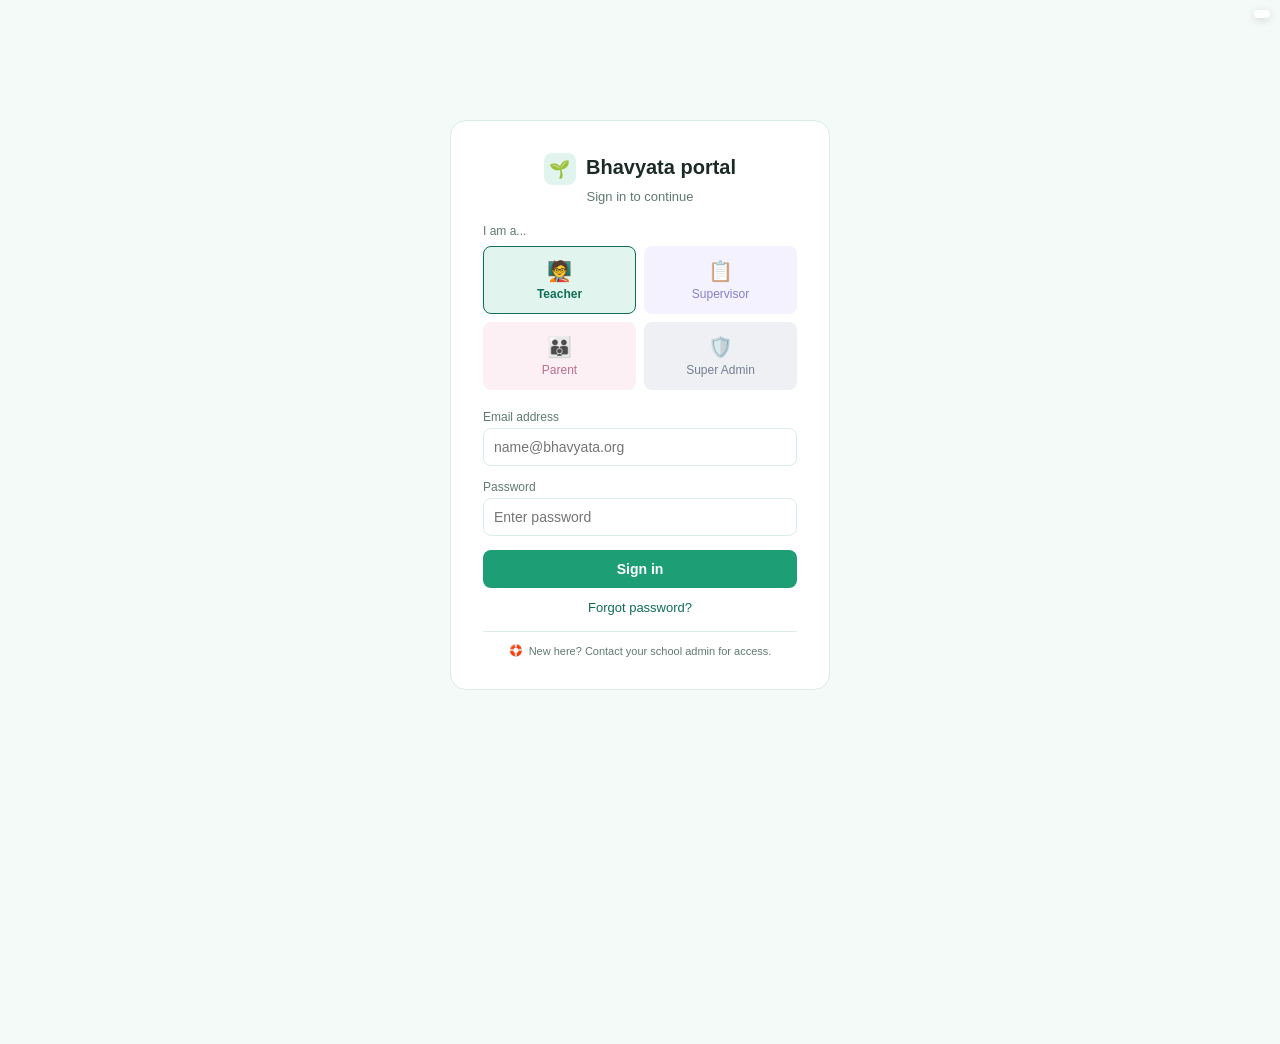
==== commit b9476dc6: "login features" ====
--- a/parent.html
+++ b/parent.html
@@ -7,6 +7,8 @@
 <link rel="stylesheet" href="css/style.css" />
 </head>
 <body>
+
+<div id="preview-banner"></div>
 
 <div class="topbar">
   <div class="topbar-left">
--- a/css/style.css
+++ b/css/style.css
@@ -140,8 +140,6 @@
     .stat-grid{grid-template-columns:repeat(2,1fr);}
     .day-tabs, .domain-tabs{overflow-x:auto; -webkit-overflow-scrolling:touch; flex-wrap:nowrap; padding-bottom:4px;}
     .day-tab, .domain-tab{flex-shrink:0;}
-    .rp-row{flex-wrap:wrap; gap:6px;}
-    .rp-row select{width:100%;}
     .attendance-summary{grid-template-columns:repeat(3,1fr); gap:8px;}
     .attendance-row{padding:10px 12px;}
   }
@@ -200,7 +198,6 @@
   .stage-foot{display:flex; align-items:center; justify-content:space-between; margin-top:12px; padding-top:10px; border-top:1px solid var(--border); gap:10px; flex-wrap:wrap;}
   .mark-taught{display:flex; align-items:center; gap:6px; font-size:12px; color:var(--text-muted); cursor:pointer;}
   .mark-taught input{margin:0; width:14px; height:14px; cursor:pointer;}
-  .btn-rate-open.small{margin:0; padding:6px 12px; font-size:11px;}
 
   .stage-card{background:var(--card); border:1px solid var(--border); border-top:3px solid var(--primary); border-radius:10px; padding:14px; margin-bottom:12px;}
   .stage-card.done{border-top-color:var(--success);}
@@ -323,17 +320,6 @@
   @media (max-width:520px){ .g-life-zones{grid-template-columns:repeat(2,1fr);} }
   .g-life-zone{border:2px dashed var(--life); border-radius:10px; min-height:80px; padding:8px 4px; text-align:center; background:rgba(124,111,209,0.06);}
   .g-life-zone h5{margin:0 0 4px; font-size:0.68rem; color:var(--life-dark);}
-
-  .rating-panel{background:var(--card); border:1px solid var(--primary); border-radius:10px; padding:16px; margin-bottom:20px;}
-  .rating-panel .rp-title{font-size:14px; font-weight:bold; margin:0 0 4px;}
-  .rating-panel .rp-sub{font-size:12px; color:var(--text-muted); margin:0 0 14px;}
-  .rp-row{display:flex; align-items:center; justify-content:space-between; padding:8px 0; border-bottom:1px solid var(--border); font-size:13px;}
-  .rp-row:last-of-type{border-bottom:none;}
-  .rp-row select{padding:6px 10px; border-radius:6px; border:1px solid var(--border); font-size:12px;}
-  .rp-actions{display:flex; gap:10px; margin-top:14px;}
-  .btn-save{background:var(--primary); color:#fff; border:none; padding:9px 18px; border-radius:8px; font-size:13px; font-weight:bold; cursor:pointer;}
-  .btn-cancel{background:transparent; color:var(--text-muted); border:1px solid var(--border); padding:9px 18px; border-radius:8px; font-size:13px; cursor:pointer;}
-  .btn-rate-open{background:var(--primary-light); color:var(--primary-dark); border:none; padding:8px 16px; border-radius:8px; font-size:12px; cursor:pointer; margin-bottom:20px;}
 
   .empty-state{background:var(--card); border:1px dashed var(--border); border-radius:10px; padding:30px; text-align:center; color:var(--text-muted); font-size:13px; margin-bottom:20px;}
 
@@ -634,9 +620,6 @@
 .school-card-details .row{display:flex; justify-content:space-between; gap:10px;}
 .school-card-details .row span:first-child{color:var(--text-muted); flex-shrink:0;}
 .school-card-details .row span:last-child{text-align:right;}
-.school-week-select{width:100%; padding:6px 8px; border:1px solid var(--border); border-radius:6px; font-size:12px; margin-top:6px;}
-.school-week-result{margin-top:8px; font-size:11.5px; line-height:1.5;}
-.school-week-result:empty{margin-top:0;}
 
 .school-accordion-item{border-bottom:1px solid var(--border);}
 .school-accordion-head{display:flex; align-items:center; justify-content:space-between; padding:10px 16px; cursor:pointer; font-size:12px; font-weight:bold;}
@@ -644,8 +627,6 @@
 .school-accordion-head .cat-chevron{font-size:10px; color:var(--text-muted);}
 .school-accordion-body{padding:0 16px 12px 16px;}
 .school-supervisor-row{display:flex; align-items:center; justify-content:space-between; gap:8px; background:var(--bg); border-radius:8px; padding:8px 10px; font-size:11.5px;}
-.btn-view-report-sm{background:var(--primary); color:#fff; border:none; padding:5px 10px; border-radius:12px; font-size:10.5px; font-weight:bold; cursor:pointer; white-space:nowrap;}
-.btn-view-report-sm:hover{background:var(--primary-dark);}
 
 @media print{
   .sidebar, .sidebar-backdrop, .topbar, .report-toolbar button, .review-box{display:none !important;}
@@ -660,8 +641,8 @@
 .cal-nav button:hover{background:var(--primary-light); border-color:var(--primary);}
 .cal-summary{display:grid; grid-template-columns:repeat(3,1fr); gap:10px; margin-bottom:18px;}
 .cal-weekdays{display:grid; grid-template-columns:repeat(7,1fr); gap:6px; margin-bottom:6px; text-align:center; font-size:11px; color:var(--text-muted); font-weight:bold;}
-.cal-grid{display:grid; grid-template-columns:repeat(7,1fr); gap:6px;}
-.cal-day{aspect-ratio:1; border-radius:8px; display:flex; align-items:center; justify-content:center; font-size:13px; background:var(--bg); cursor:pointer;}
+.cal-grid{display:grid; grid-template-columns:repeat(7,1fr); grid-auto-rows:minmax(40px,1fr); gap:6px;}
+.cal-day{aspect-ratio:1; min-height:40px; border-radius:8px; display:flex; align-items:center; justify-content:center; font-size:13px; background:var(--bg); cursor:pointer;}
 .cal-day:hover{outline:2px solid var(--primary); outline-offset:-2px;}
 .cal-day-detail-box{background:var(--primary-light); color:var(--primary-dark); border-radius:10px; padding:12px 16px; margin-top:14px; font-size:13px; line-height:1.6;}
 .cal-present{background:var(--primary-light); color:var(--primary-dark); font-weight:bold;}
@@ -676,7 +657,8 @@
 .cal-legend .dot.noschool{background:var(--bg); border:1px solid var(--border);}
 @media (max-width:520px){
   .cal-summary{grid-template-columns:repeat(3,1fr); gap:6px;}
-  .cal-day{font-size:11px;}
+  .cal-day{font-size:11px; min-height:34px;}
+  .cal-grid{grid-auto-rows:minmax(34px,1fr);}
 }
 
 
@@ -689,6 +671,7 @@
 .lang-btn.active{background:#fff; color:var(--primary-dark); font-weight:bold;}
 
 .competency-tag{font-size:11px; color:var(--primary-dark); background:var(--primary-light); border-radius:6px; padding:5px 8px; margin-bottom:10px; display:inline-block;}
+.cg-tag{font-size:10px; font-weight:bold; color:var(--primary-dark); background:#fff; border:1px solid var(--primary); border-radius:10px; padding:1px 7px; margin-left:4px; display:inline-block; vertical-align:1px;}
 
 .events-h3{font-size:13px; color:var(--text-muted); text-transform:uppercase; letter-spacing:0.5px; margin-bottom:10px;}
 .event-card{background:var(--card); border-radius:10px; padding:14px 16px; margin-bottom:10px;}
@@ -701,4 +684,129 @@
 
 .au-success{background:var(--success-bg, #e3f5ec); color:var(--success, #1c8a5c); border-radius:8px; padding:12px 14px; margin-bottom:16px; font-size:13px; line-height:1.6;}
 .au-error{background:var(--danger-bg, #fbeaea); color:var(--danger, #c8433f); border-radius:8px; padding:12px 14px; margin-bottom:16px; font-size:13px;}
-#addEventForm input, #addEventForm select{width:100%; padding:9px 10px; margin:4px 0 14px; border:1px solid var(--border); border-radius:7px; font-size:13px; font-family:inherit; background:#fff;}+#addEventForm input, #addEventForm select{width:100%; padding:9px 10px; margin:4px 0 14px; border:1px solid var(--border); border-radius:7px; font-size:13px; font-family:inherit; background:#fff;}
+
+.events-cal-grid .cal-day{position:relative; flex-direction:column; gap:2px; cursor:pointer;}
+.events-cal-grid .cal-day:hover{outline:2px solid var(--primary); outline-offset:-2px;}
+.events-cal-grid .cal-day-selected{outline:2px solid var(--primary-dark); outline-offset:-2px; background:var(--primary-light);}
+.cal-day-num{font-size:13px;}
+.ev-dots{display:flex; gap:2px;}
+.ev-dot{width:5px; height:5px; border-radius:50%; display:inline-block;}
+.cal-legend .dot{width:10px; height:10px; border-radius:50%; display:inline-block; margin-right:5px; vertical-align:-1px;}
+
+@media (max-width:600px){
+  #addEventForm{max-width:100% !important;}
+  #addEventForm input, #addEventForm select{padding:12px 10px; font-size:15px; margin-bottom:16px;}
+  #addEventForm textarea{font-size:15px; padding:10px;}
+  .events-cal-grid{grid-template-columns:repeat(7,1fr); grid-auto-rows:minmax(32px,1fr); gap:3px;}
+  .events-cal-grid .cal-day{padding:2px; min-height:32px;}
+  .cal-day-num{font-size:11px;}
+  .ev-dot{width:4px; height:4px;}
+  .cal-weekdays{font-size:9px;}
+  .cal-header h1{font-size:16px !important;}
+  .event-card{padding:10px 12px;}
+  .event-title{font-size:14px;}
+}
+
+.add-event-quick-toggle{display:flex; gap:8px; margin-bottom:14px;}
+.add-event-quick-toggle button{flex:1; padding:10px; border-radius:8px; border:1px solid var(--border); background:#fff; font-size:13px; font-weight:600; cursor:pointer;}
+.add-event-quick-toggle button.active{background:var(--primary); color:#fff; border-color:var(--primary);}
+#addEventFormAdvanced{display:none;}
+#addEventFormAdvanced.expanded{display:block;}
+.add-event-more-toggle{background:none; border:none; color:var(--primary-dark); font-size:13px; font-weight:600; cursor:pointer; padding:4px 0; margin-bottom:10px;}
+
+.ec-add-btn{width:100%; margin-top:12px; padding:10px; border-radius:8px; border:1.5px dashed var(--border); background:none; color:var(--primary-dark); font-size:13px; font-weight:600; cursor:pointer;}
+.ec-add-btn:hover{background:var(--primary-light); border-color:var(--primary);}
+
+.page-complete-toggle{position:fixed; bottom:24px; left:50%; transform:translateX(-50%); z-index:10000; display:flex; align-items:center; justify-content:center; gap:8px; max-width:320px; padding:10px 16px; border-radius:10px; background:var(--card); border:1.5px solid var(--border); cursor:pointer; user-select:none; box-shadow:0 2px 10px rgba(0,0,0,0.2);}
+.page-complete-toggle .pct-check{width:20px; height:20px; border-radius:50%; border:2px solid var(--border); display:flex; align-items:center; justify-content:center; font-size:12px; font-weight:bold; color:var(--text-muted); background:#fff;}
+.page-complete-toggle.is-done{background:var(--primary-light); border-color:var(--primary);}
+.page-complete-toggle.is-done .pct-check{background:var(--primary); border-color:var(--primary); color:#fff;}
+.page-complete-toggle .pct-label{font-size:13px; font-weight:600; color:var(--text-muted);}
+.page-complete-toggle.is-done .pct-label{color:var(--primary-dark);}
+
+.material-row{display:flex; align-items:center; justify-content:space-between; padding:12px 0; border-bottom:1px solid var(--border);}
+.material-row.active{background:var(--primary-light); margin:0 -16px; padding:12px 16px; border-radius:8px; border-bottom:none;}
+.material-row:last-child{border-bottom:none;}
+.material-name{font-weight:600; font-size:14px;}
+.material-meta{font-size:12px; color:var(--text-muted); margin-top:2px;}
+.material-toggle-btn{background:none; border:1.5px solid var(--border); color:var(--text-muted); padding:7px 14px; font-size:12px; border-radius:8px; cursor:pointer; white-space:nowrap;}
+.material-toggle-btn.is-distributed{background:var(--primary); border-color:var(--primary); color:#fff;}
+
+.material-save-warning{font-size:11px; color:var(--warning, #b3760b); margin-top:4px;}
+
+.fullscreen-btn{background:none; border:none; font-size:18px; cursor:pointer; padding:2px 6px; color:var(--text-muted); margin-left:auto; margin-right:8px;}
+.fullscreen-btn:hover{color:var(--primary);}
+.stage-card:fullscreen{background:var(--card); padding:40px; overflow-y:auto; display:flex; flex-direction:column; justify-content:center;}
+.stage-card:fullscreen .h5p-block{max-width:700px; margin:20px auto; width:100%;}
+.stage-card:fullscreen .name{font-size:22px;}
+.stage-card:fullscreen .materials-line{font-size:16px;}
+/* =========================================================
+   DURATION PICKER — a reusable grouped dropdown (quick presets
+   under small section headers) used for report period selection:
+   Weekly Report, Supervisor Visits log (week-based), and the
+   Supervisor Dashboard / School Performance / Quarterly Review
+   period bar (month/quarter/year-based). One shared look, two
+   different sets of options depending on what each report needs.
+   ========================================================= */
+.dp-wrap{position:relative; display:inline-block; min-width:260px;}
+.dp-trigger{width:100%; display:flex; align-items:center; justify-content:space-between; gap:10px; background:#fff; border:1px solid var(--border); border-radius:8px; padding:9px 12px; font-size:13px; font-family:inherit; color:var(--text); cursor:pointer; text-align:left;}
+.dp-trigger:hover{border-color:var(--primary);}
+.dp-trigger.open{border-color:var(--primary); box-shadow:0 0 0 3px var(--primary-light);}
+.dp-caret{font-size:10px; color:var(--text-muted); flex-shrink:0;}
+.dp-panel{position:absolute; top:calc(100% + 6px); left:0; right:0; min-width:280px; max-height:320px; overflow-y:auto; background:#fff; border:1px solid var(--border); border-radius:10px; box-shadow:0 8px 24px rgba(0,0,0,0.12); z-index:200; padding:6px 0;}
+.dp-group-label{padding:8px 14px 4px; font-size:10.5px; font-weight:bold; text-transform:uppercase; letter-spacing:.05em; color:var(--text-muted);}
+.dp-option{display:block; width:100%; text-align:left; background:none; border:none; padding:9px 14px; font-size:13px; font-family:inherit; color:var(--text); cursor:pointer;}
+.dp-option:hover{background:var(--primary-light);}
+.dp-option.selected{color:var(--primary-dark); font-weight:bold;}
+.dp-divider{height:1px; background:var(--border); margin:6px 0;}
+.dp-custom-range{display:flex; align-items:center; gap:8px; padding:10px 14px; flex-wrap:wrap;}
+.dp-custom-range select{padding:6px 8px; border:1px solid var(--border); border-radius:6px; font-size:12.5px;}
+.dp-custom-range button{background:var(--primary); color:#fff; border:none; padding:6px 14px; border-radius:6px; font-size:12.5px; font-weight:bold; cursor:pointer;}
+
+/* =========================================================
+   OVERVIEW — upcoming events strip. Horizontally-scrolling
+   small cards, same visual language as stat-card/material-row.
+   ========================================================= */
+.events-strip{display:flex; gap:10px; overflow-x:auto; padding-bottom:4px; margin-bottom:16px;}
+.event-strip-card{background:var(--card); border:1px solid var(--border); border-radius:10px; padding:10px 14px; min-width:170px; flex-shrink:0; cursor:pointer;}
+.event-strip-card:hover{border-color:var(--primary);}
+.event-strip-type{font-size:11px; font-weight:bold;}
+.event-strip-title{font-size:13px; margin-top:2px;}
+.event-strip-more{display:flex; align-items:center; justify-content:center; min-width:90px; flex-shrink:0; font-size:12px; font-weight:bold; color:var(--primary-dark); cursor:pointer; border:1px dashed var(--border); border-radius:10px; padding:10px 14px;}
+.event-strip-more:hover{background:var(--primary-light); border-color:var(--primary);}
+
+/* =========================================================
+   FESTIVAL BANNER — Layout A (photo hero): a real photo on
+   top, festival name + activity below. Shows above the day's
+   regular domain cards on days that have one (see
+   js/weeks/festivals.js). The fallback box only shows if the
+   real photo file at .festival-photo's src is missing.
+   ========================================================= */
+.festival-card{background:var(--card); border:1px solid var(--border); border-radius:14px; overflow:hidden; margin-bottom:18px;}
+.festival-photo-wrap{position:relative; width:100%; min-height:120px; background:var(--primary-light);}
+.festival-photo{width:100%; height:auto; object-fit:contain; display:block; margin:0 auto;}
+.festival-photo-fallback{position:absolute; inset:0; align-items:center; justify-content:center; text-align:center; font-size:12px; color:var(--primary-dark); padding:10px;}
+.festival-body{padding:14px 18px;}
+.festival-tag{font-size:10px; font-weight:bold; text-transform:uppercase; letter-spacing:.05em; color:var(--primary-dark); background:var(--primary-light); display:inline-block; padding:3px 8px; border-radius:6px; margin-bottom:6px;}
+.festival-title{font-size:17px; font-weight:bold;}
+.festival-subtitle{font-size:12px; color:var(--text-muted); margin-top:2px;}
+.festival-activity{font-size:13px; margin-top:8px;}
+.festival-colouring-mount{margin-top:14px;}
+.festival-significance{margin-top:16px; padding-top:14px; border-top:1px solid var(--border);}
+.festival-significance-title{font-size:12px; font-weight:bold; color:var(--text-muted); text-transform:uppercase; letter-spacing:.04em; margin-bottom:8px;}
+.festival-significance-row{display:flex; flex-direction:column; gap:2px; padding:7px 0; border-bottom:1px solid var(--border);}
+.festival-significance-row:last-child{border-bottom:none;}
+.festival-significance-part{font-size:13px; font-weight:bold;}
+.festival-significance-meaning{font-size:12.5px; color:var(--text-muted);}
+
+/* =========================================================
+   PREVIEW MODE — "Preview as" (superadmin's user dropdown) and
+   the "Return to Super Admin" banner shown on whichever page is
+   being previewed.
+   ========================================================= */
+.preview-as-label{padding:10px 16px 4px; font-size:10px; font-weight:bold; text-transform:uppercase; letter-spacing:.04em; color:var(--text-muted);}
+.user-dropdown-divider{height:1px; background:var(--border); margin:6px 0;}
+.preview-banner{position:sticky; top:0; z-index:500; display:flex; align-items:center; justify-content:center; gap:14px; background:#3C3489; color:#fff; padding:8px 16px; font-size:13px; font-weight:bold;}
+.preview-banner button{background:#fff; color:#3C3489; border:none; padding:6px 14px; border-radius:6px; font-size:12px; font-weight:bold; cursor:pointer;}
+.preview-banner button:hover{background:#EEEDFE;}
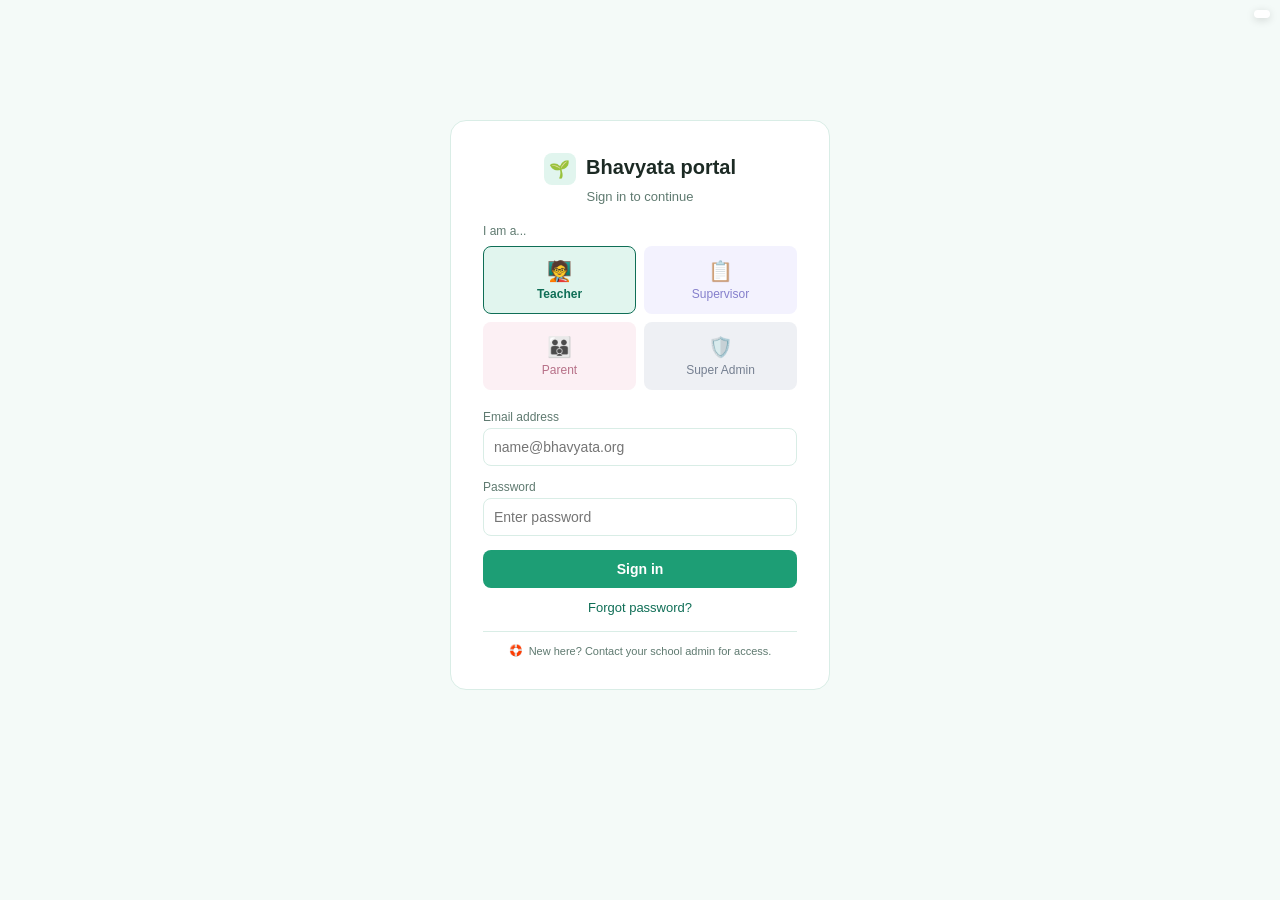
==== commit 11fa8bcf: "save all changes" ====
--- a/parent.html
+++ b/parent.html
@@ -12,8 +12,9 @@
 
 <div class="topbar">
   <div class="topbar-left">
+    <button class="menu-toggle" onclick="toggleSidebar()" aria-label="Menu">☰</button>
     <span class="topbar-brand"><span class="topbar-brand-icon"><img src="assets/logo.png" alt="Bhavyata Foundation logo" class="brand-logo-img" onerror="this.style.display='none'; this.nextElementSibling.style.display='flex';"><span class="brand-fallback-emoji">🌱</span></span><span class="brand">Bhavyata portal</span></span>
-    <span class="page-label" id="pageLabel">Dashboard</span>
+    <span class="page-label" id="pageLabel">My Child</span>
   </div>
   <div class="user-menu" id="userMenu">
     <button class="user-menu-trigger" onclick="toggleUserMenu()">
@@ -30,49 +31,64 @@
   </div>
 </div>
 
-<div class="dash" style="max-width:900px; margin:0 auto;">
+<div class="layout">
+<div class="sidebar-backdrop" id="sidebarBackdrop" onclick="closeSidebar()"></div>
+<div class="sidebar" id="sidebar">
+  <div class="sidebar-nav">
+    <button class="sidebar-nav-btn active" id="navMyChild" onclick="switchParentView('mychild')">👧 <span>My Child</span></button>
+    <button class="sidebar-nav-btn" id="navCoEducator" onclick="switchParentView('coeducator')">🤝 <span>Join as Co-Educator</span></button>
+  </div>
+</div>
+
+<div class="dash">
   <h1>Priya Patil — Jr KG B</h1>
-  <p class="sub">Parent view · Week 1 · Term 1 · Theme: My Classroom</p>
+  <p class="sub" id="parent-subheading">Parent view · Week 1 · Term 1 · Theme: My Classroom</p>
 
-  <div class="stat-grid">
-    <div class="stat-card"><p class="label">Attendance this month</p><p class="value">94%</p></div>
-    <div class="stat-card"><p class="label">Today's status</p><p class="value" style="color:var(--success);">Present</p></div>
-    <div class="stat-card"><p class="label">Domains taught today</p><p class="value">4 / 6</p></div>
-    <div class="stat-card"><p class="label">Last supervisor visit</p><p class="value" style="font-size:15px;">✓ Aug 10</p></div>
+  <div id="parent-mychild-body">
+    <div class="stat-grid">
+      <div class="stat-card"><p class="label">Attendance this month</p><p class="value">94%</p></div>
+      <div class="stat-card"><p class="label">Today's status</p><p class="value" style="color:var(--success);">Present</p></div>
+      <div class="stat-card"><p class="label">Domains taught today</p><p class="value">4 / 6</p></div>
+      <div class="stat-card"><p class="label">Last supervisor visit</p><p class="value" style="font-size:15px;">✓ Aug 10</p></div>
+    </div>
+
+    <h3 class="report-h3">Today's activities</h3>
+    <div class="report-table-wrap">
+      <table class="report-table">
+        <thead><tr><th>Domain</th><th>Activity</th><th>Status</th></tr></thead>
+        <tbody>
+          <tr><td>Language</td><td>Guessing game: "What is this?"</td><td><span class="visit-pill yes">✓ Done</span></td></tr>
+          <tr><td>Numeracy &amp; Cognitive</td><td>Sort by use</td><td><span class="visit-pill yes">✓ Done</span></td></tr>
+          <tr><td>Socio-Emotional</td><td>Sharing crayons role play</td><td><span class="visit-pill yes">✓ Done</span></td></tr>
+          <tr><td>Physical &amp; Motor</td><td>Balance walk, ring play</td><td><span class="visit-pill yes">✓ Done</span></td></tr>
+          <tr><td>Creative &amp; Aesthetic</td><td>Draw &amp; colour the school bag</td><td><span class="visit-pill no">Pending</span></td></tr>
+          <tr><td>Life Skills</td><td>Keep things back in place</td><td><span class="visit-pill no">Pending</span></td></tr>
+        </tbody>
+      </table>
+    </div>
+
+    <h3 class="report-h3">Growth snapshot</h3>
+    <div class="report-table-wrap">
+      <table class="report-table">
+        <thead><tr><th>Domain</th><th>Week 1 level</th><th>Latest level</th></tr></thead>
+        <tbody>
+          <tr><td>Language</td><td>Progressing</td><td>Achieving</td></tr>
+          <tr><td>Numeracy &amp; Cognitive</td><td>Emerging</td><td>Progressing</td></tr>
+          <tr><td>Socio-Emotional</td><td>Progressing</td><td>Progressing</td></tr>
+        </tbody>
+      </table>
+    </div>
+
+    <p style="font-size:12px; color:var(--text-muted); margin-top:20px;">
+      This is a minimal starting view — questions, messages to the teacher, and a full activity history can be added here next.
+    </p>
   </div>
 
-  <h3 class="report-h3">Today's activities</h3>
-  <div class="report-table-wrap">
-    <table class="report-table">
-      <thead><tr><th>Domain</th><th>Activity</th><th>Status</th></tr></thead>
-      <tbody>
-        <tr><td>Language</td><td>"What is this?" guessing game</td><td><span class="visit-pill yes">✓ Done</span></td></tr>
-        <tr><td>Numeracy &amp; Cognitive</td><td>Sort by use</td><td><span class="visit-pill yes">✓ Done</span></td></tr>
-        <tr><td>Socio-Emotional</td><td>Sharing crayons role play</td><td><span class="visit-pill yes">✓ Done</span></td></tr>
-        <tr><td>Physical &amp; Motor</td><td>Balance walk, ring play</td><td><span class="visit-pill yes">✓ Done</span></td></tr>
-        <tr><td>Creative &amp; Aesthetic</td><td>Draw &amp; colour the school bag</td><td><span class="visit-pill no">Pending</span></td></tr>
-        <tr><td>Life Skills</td><td>Keep things back in place</td><td><span class="visit-pill no">Pending</span></td></tr>
-      </tbody>
-    </table>
-  </div>
-
-  <h3 class="report-h3">Growth snapshot</h3>
-  <div class="report-table-wrap">
-    <table class="report-table">
-      <thead><tr><th>Domain</th><th>Week 1 level</th><th>Latest level</th></tr></thead>
-      <tbody>
-        <tr><td>Language</td><td>Progressing</td><td>Achieving</td></tr>
-        <tr><td>Numeracy &amp; Cognitive</td><td>Emerging</td><td>Progressing</td></tr>
-        <tr><td>Socio-Emotional</td><td>Progressing</td><td>Progressing</td></tr>
-      </tbody>
-    </table>
-  </div>
-
-  <p style="font-size:12px; color:var(--text-muted); margin-top:20px;">
-    This is a minimal starting view — questions, messages to the teacher, and a full activity history can be added here next.
-  </p>
+  <div id="parent-coeducator-body" class="hidden"></div>
+</div>
 </div>
 
+<script src="js/parents-committee.js" defer></script>
 <script src="js/parent.js" defer></script>
 </body>
 </html>
--- a/css/style.css
+++ b/css/style.css
@@ -44,6 +44,7 @@
 
   label{font-size:12px; color:var(--text-muted); display:block; margin:0 0 4px;}
   input{width:100%; padding:10px; margin-bottom:14px; border:1px solid var(--border); border-radius:8px; font-size:14px;}
+  input[type="checkbox"], input[type="radio"]{width:auto; margin-bottom:0; padding:0; flex-shrink:0;}
   input:focus{outline:none; border-color:var(--primary); box-shadow:0 0 0 3px var(--primary-light);}
 
   .btn-primary{width:100%; background:var(--primary); color:#fff; border:none; padding:11px; border-radius:8px; font-size:14px; font-weight:bold; cursor:pointer; margin-bottom:12px; transition:background .15s;}
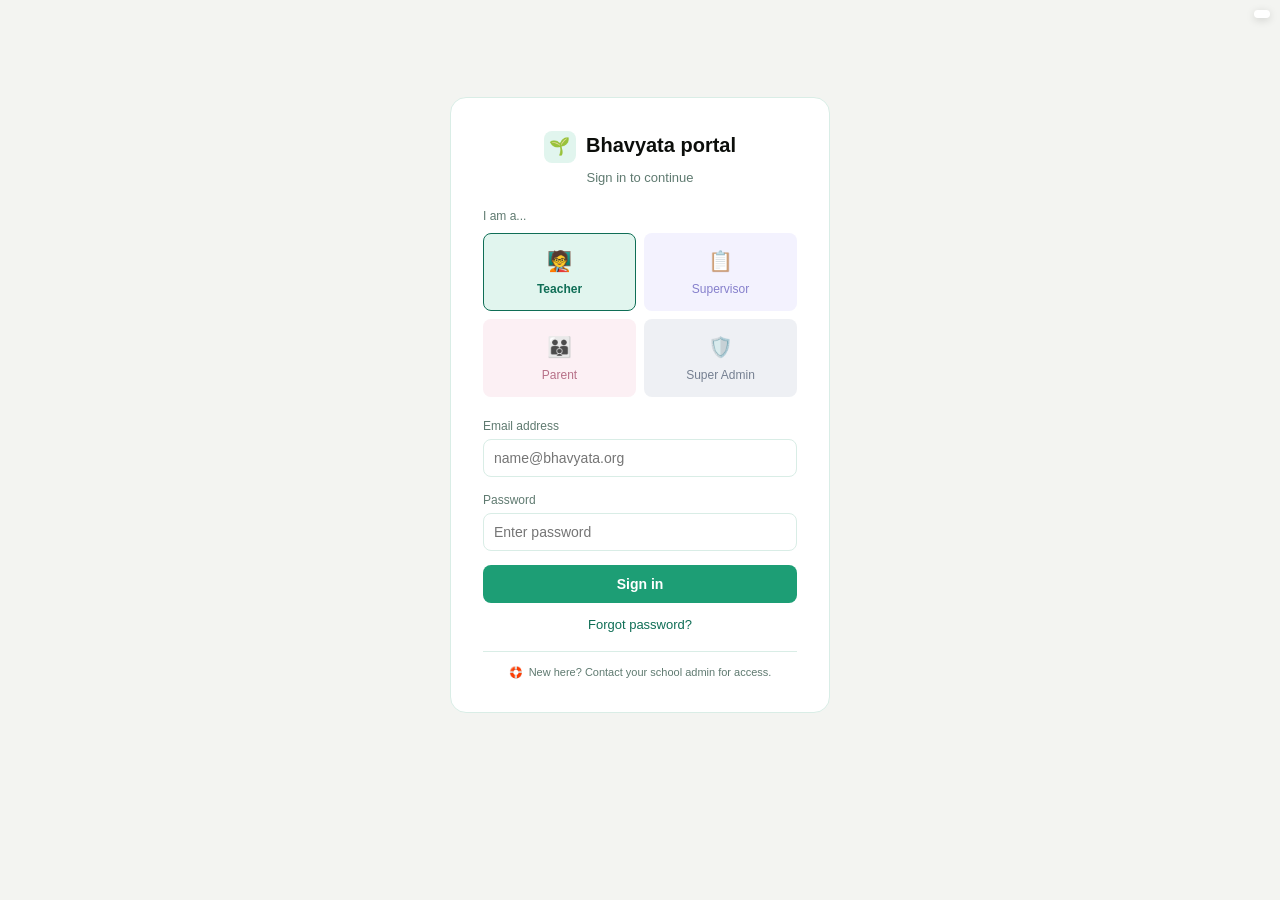
==== commit d3838e1e: "changes made with the sample dashboard" ====
--- a/parent.html
+++ b/parent.html
@@ -1,10 +1,11 @@
 <!DOCTYPE html>
-<html lang="en">
+<html lang="en" data-theme="light">
 <head>
 <meta charset="UTF-8" />
 <meta name="viewport" content="width=device-width, initial-scale=1.0" />
 <title>Bhavyata Portal — Parent</title>
-<link rel="stylesheet" href="css/style.css" />
+<link rel="stylesheet" href="css/style-legacy.css" />
+<link rel="stylesheet" href="css/style-new-design.css" />
 </head>
 <body>
 
@@ -88,7 +89,7 @@
 </div>
 </div>
 
-<script src="js/parents-committee.js" defer></script>
+<script src="js/parent-committee.js" defer></script>
 <script src="js/parent.js" defer></script>
 </body>
 </html>
--- a/css/style-legacy.css
+++ b/css/style-legacy.css
@@ -0,0 +1,811 @@
+@import url('https://fonts.googleapis.com/css2?family=Noto+Sans+Devanagari:wght@400;700&display=swap');
+:root{
+    --primary:#1d9e75; --primary-dark:#0f6e56; --primary-light:#e1f5ee;
+    --bg:#f4faf8; --card:#ffffff; --border:#d9ede6; --text:#1c2a24; --text-muted:#5f7a70;
+    --success:#1c8a5c; --success-bg:#e3f5ec; --warning:#b3760b; --warning-bg:#fdf2df;
+
+    /* Secondary role accents — used only on the login role picker */
+    --role-supervisor:#534ab7; --role-supervisor-light:#eeedfe;
+    --role-parent:#993556; --role-parent-light:#fbeaf0;
+  }
+  *{box-sizing:border-box;}
+  body{margin:0; font-family:Arial, Helvetica, sans-serif; background:var(--bg); color:var(--text);}
+  .hidden{display:none !important;}
+
+  .topbar{background:var(--primary); color:#fff; padding:14px 24px; display:flex; align-items:center; justify-content:space-between;}
+  .topbar .brand{font-size:18px; font-weight:bold;}
+  .topbar .tag{font-size:12px; background:rgba(255,255,255,0.2); padding:3px 10px; border-radius:12px; margin-left:8px;}
+  .topbar button{background:rgba(255,255,255,0.15); color:#fff; border:none; padding:8px 14px; border-radius:6px; cursor:pointer; font-size:13px;}
+
+  .login-wrap{display:flex; justify-content:center; align-items:center; min-height:90vh; padding:20px;}
+  .login-card{background:var(--card); border:1px solid var(--border); border-radius:16px; padding:32px; width:100%; max-width:380px;}
+
+  .login-brand{display:flex; align-items:center; justify-content:center; gap:10px; margin-bottom:4px;}
+  .login-brand .brand-badge{width:32px; height:32px; border-radius:8px; background:var(--primary-light); color:var(--primary-dark); display:flex; align-items:center; justify-content:center; font-size:17px; flex-shrink:0;}
+
+  .login-card h2{margin:0 0 4px; font-size:20px; text-align:center;}
+  .login-card p.sub{margin:0 0 20px; text-align:center; color:var(--text-muted); font-size:13px;}
+  .role-label{font-size:12px; color:var(--text-muted); margin-bottom:8px; display:block;}
+  .role-grid{display:grid; grid-template-columns:repeat(2,1fr); gap:8px; margin-bottom:20px;}
+
+  .role-btn{border:1px solid transparent; background:var(--bg); border-radius:8px; padding:12px 6px; text-align:center; cursor:pointer; font-size:12px; color:var(--text-muted); opacity:0.7; transition:opacity .15s, border-color .15s;}
+  .role-btn:hover{opacity:1;}
+  .role-btn .icon{font-size:20px; display:block; margin-bottom:4px;}
+
+  /* Role-specific tints — teal (teacher, matches site theme), purple (supervisor), coral (parent) */
+  .role-btn[data-role="teacher"]{background:var(--primary-light); color:var(--primary-dark);}
+  .role-btn[data-role="supervisor"]{background:var(--role-supervisor-light); color:var(--role-supervisor);}
+  .role-btn[data-role="parent"]{background:var(--role-parent-light); color:var(--role-parent);}
+
+  .role-btn.active{opacity:1; font-weight:bold; border-width:1.5px;}
+  .role-btn[data-role="teacher"].active{border-color:var(--primary-dark);}
+  .role-btn[data-role="supervisor"].active{border-color:var(--role-supervisor);}
+  .role-btn[data-role="parent"].active{border-color:var(--role-parent);}
+
+  label{font-size:12px; color:var(--text-muted); display:block; margin:0 0 4px;}
+  input{width:100%; padding:10px; margin-bottom:14px; border:1px solid var(--border); border-radius:8px; font-size:14px;}
+  input:focus{outline:none; border-color:var(--primary); box-shadow:0 0 0 3px var(--primary-light);}
+
+  .btn-primary{width:100%; background:var(--primary); color:#fff; border:none; padding:11px; border-radius:8px; font-size:14px; font-weight:bold; cursor:pointer; margin-bottom:12px; transition:background .15s;}
+  .btn-primary:hover{background:var(--primary-dark);}
+  .login-error{background:var(--danger-bg); color:var(--danger); border-radius:8px; padding:9px 12px; font-size:12.5px; margin-bottom:12px;}
+  .forgot{text-align:center; font-size:13px; color:var(--primary-dark); cursor:pointer;}
+  .login-footer{border-top:1px solid var(--border); margin-top:16px; padding-top:12px; text-align:center; font-size:11px; color:var(--text-muted); display:flex; align-items:center; justify-content:center; gap:6px;}
+
+  .attend-wrap{display:flex; justify-content:center; align-items:center; min-height:90vh; padding:20px;}
+  .attend-card{background:var(--card); border:1px solid var(--border); border-radius:14px; padding:36px; width:100%; max-width:380px; text-align:center;}
+  .attend-card .icon-big{font-size:40px; margin-bottom:12px;}
+  .attend-card h2{margin:0 0 6px; font-size:19px;}
+  .attend-card p{color:var(--text-muted); font-size:13px; margin:0 0 24px;}
+  .btn-present{background:var(--success); color:#fff; border:none; padding:12px 20px; border-radius:8px; font-size:14px; font-weight:bold; cursor:pointer; width:100%; margin-bottom:10px;}
+  .btn-absent{background:transparent; color:var(--text-muted); border:1px solid var(--border); padding:10px 20px; border-radius:8px; font-size:13px; cursor:pointer; width:100%;}
+
+  .topbar button.menu-toggle{background:transparent; padding:6px 10px; margin-right:14px; font-size:18px; display:none;}
+
+  .topbar-left{display:flex; align-items:center; gap:10px; min-width:0;}
+  .topbar-brand{display:flex; align-items:center; gap:8px; flex-shrink:0;}
+  .topbar-brand-icon{display:inline-flex; width:32px; height:32px; align-items:center; justify-content:center; flex-shrink:0; border-radius:8px; overflow:hidden;}
+  .brand-logo-img{width:100%; height:100%; object-fit:contain; display:block;}
+  .brand-fallback-emoji{display:none; width:100%; height:100%; align-items:center; justify-content:center; font-size:17px; background:rgba(255,255,255,0.15); border-radius:8px;}
+  .page-label{font-size:12px; opacity:0.85; padding-left:10px; border-left:1px solid rgba(255,255,255,0.35); display:none; white-space:nowrap; overflow:hidden; text-overflow:ellipsis;}
+  @media (max-width:760px){ .page-label{display:inline-block;} }
+
+  .user-menu{position:relative; flex-shrink:0;}
+  .user-menu-trigger{display:flex; align-items:center; gap:8px; background:rgba(255,255,255,0.15); border:none; border-radius:20px; padding:5px 12px 5px 5px; cursor:pointer; color:#fff;}
+  .user-menu-trigger:hover{background:rgba(255,255,255,0.25);}
+  .user-avatar{width:28px; height:28px; border-radius:50%; background:rgba(255,255,255,0.25); display:flex; align-items:center; justify-content:center; font-size:11px; font-weight:bold; flex-shrink:0;}
+  .user-name-block{display:flex; flex-direction:column; align-items:flex-start; line-height:1.2;}
+  .user-name{font-size:12.5px; font-weight:bold;}
+  .user-menu-trigger .tag{margin-left:0; font-size:9.5px; padding:1px 7px;}
+  .user-caret{font-size:9px; opacity:0.8;}
+
+  .user-dropdown{position:absolute; top:calc(100% + 8px); right:0; background:#fff; border:1px solid var(--border); border-radius:10px; box-shadow:0 8px 20px rgba(0,0,0,0.18); min-width:150px; padding:6px; z-index:80;}
+  .user-dropdown.hidden{display:none;}
+  .user-dropdown button{width:100%; text-align:left; background:transparent; color:var(--text); padding:9px 10px; border-radius:6px; font-size:13px; font-weight:normal; box-shadow:none;}
+  .user-dropdown button:hover{background:var(--bg);}
+
+  @media (max-width:520px){
+    .user-name-block{display:none;}
+    .user-menu-trigger{padding:5px;}
+  }
+
+  .layout{display:flex; align-items:flex-start; position:relative;}
+  .sidebar{width:240px; flex-shrink:0; background:var(--card); border-right:1px solid var(--border); height:calc(100vh - 52px); overflow-y:auto; padding:16px 0; position:sticky; top:52px;}
+  .sidebar-backdrop{display:none;}
+  .sidebar-label{font-size:10px; font-weight:bold; color:var(--text-muted); text-transform:uppercase; letter-spacing:.06em; padding:0 16px 8px;}
+
+  .sidebar-nav{display:flex; flex-direction:column; gap:2px; padding:0 12px 14px; border-bottom:1px solid var(--border); margin-bottom:14px;}
+  .sidebar-nav-btn{display:block; width:100%; text-align:left; background:transparent; border:none; padding:10px 10px; border-radius:8px; font-size:12.5px; font-weight:bold; color:var(--text-muted); cursor:pointer;}
+  .sidebar-nav-btn:hover{background:var(--bg);}
+  .sidebar-nav-btn.active{background:var(--primary-light); color:var(--primary-dark);}
+
+  .attendance-summary{display:grid; grid-template-columns:repeat(3,1fr); gap:14px; margin-bottom:20px;}
+  .attendance-roster{background:var(--card); border:1px solid var(--border); border-radius:10px; overflow:hidden;}
+  .attendance-row{display:flex; align-items:center; justify-content:space-between; padding:12px 16px; border-bottom:1px solid var(--border);}
+  .attendance-row:last-child{border-bottom:none;}
+  .attendance-row .name{font-size:13px; font-weight:bold;}
+  .attendance-toggle{display:flex; gap:6px;}
+  .att-btn{font-size:11px; font-weight:bold; padding:6px 12px; border-radius:16px; border:1px solid var(--border); background:var(--bg); color:var(--text-muted); cursor:pointer;}
+  .att-btn.present.active{background:var(--success); color:#fff; border-color:var(--success);}
+  .att-btn.absent.active{background:#d9534f; color:#fff; border-color:#d9534f;}
+  .attendance-header{display:flex; align-items:center; justify-content:space-between; margin-bottom:16px; flex-wrap:wrap; gap:10px;}
+  .attendance-header h1{margin:0;}
+  .btn-mark-all{background:var(--primary); color:#fff; border:none; padding:8px 14px; border-radius:8px; font-size:13px; font-weight:bold; cursor:pointer;}
+  .btn-mark-all:hover{background:var(--primary-dark);}
+  .attendance-search{width:100%; padding:10px; margin-bottom:14px; border:1px solid var(--border); border-radius:8px; font-size:14px;}
+  .attendance-search:focus{outline:none; border-color:var(--primary); box-shadow:0 0 0 3px var(--primary-light);}
+
+.attendance-footer{display:flex; align-items:center; justify-content:space-between; margin-top:16px;}
+.attendance-footer .marked-count{font-size:12px; color:var(--text-muted);}
+.btn-save-attendance{background:var(--primary); color:#fff; border:none; padding:10px 20px; border-radius:8px; font-size:14px; font-weight:bold; cursor:pointer;}
+.btn-save-attendance:hover{background:var(--primary-dark);}
+.btn-save-attendance:disabled{background:var(--border); cursor:default;}
+
+.attendance-row.filtered-out{display:none;}
+
+  @media (max-width:760px){
+    .topbar button.menu-toggle{display:inline-block;}
+    .sidebar{
+      position:fixed; top:52px; left:0; bottom:0; width:82%; max-width:300px;
+      height:auto; transform:translateX(-100%); transition:transform .2s ease;
+      z-index:60; box-shadow:2px 0 16px rgba(0,0,0,0.2);
+    }
+    .sidebar.open{transform:translateX(0);}
+    .sidebar-backdrop{
+      display:none; position:fixed; top:52px; left:0; right:0; bottom:0;
+      background:rgba(0,0,0,0.35); z-index:55;
+    }
+    .sidebar-backdrop.show{display:block;}
+    .dash{padding:16px 14px; max-width:100%;}
+    .stat-grid{grid-template-columns:repeat(2,1fr);}
+    .day-tabs, .domain-tabs{overflow-x:auto; -webkit-overflow-scrolling:touch; flex-wrap:nowrap; padding-bottom:4px;}
+    .day-tab, .domain-tab{flex-shrink:0;}
+    .attendance-summary{grid-template-columns:repeat(3,1fr); gap:8px;}
+    .attendance-row{padding:10px 12px;}
+  }
+  @media (max-width:420px){
+    .stat-grid{grid-template-columns:1fr 1fr;}
+    .dash h1{font-size:18px;}
+    .topbar{padding:12px 14px;}
+    .topbar .brand{font-size:15px;}
+    .topbar .tag{margin-left:6px; padding:2px 8px;}
+  }
+  .week-item{display:flex; align-items:center; gap:10px; padding:8px 16px; cursor:pointer; border-left:3px solid transparent;}
+  .week-item:hover{background:var(--primary-light);}
+  .week-item.active{background:var(--primary-light); border-left-color:var(--primary);}
+  .week-num{width:26px; height:26px; border-radius:50%; background:var(--bg); color:var(--text-muted); font-size:11px; font-weight:bold; display:flex; align-items:center; justify-content:center; flex-shrink:0;}
+  .week-item.active .week-num{background:var(--primary); color:#fff;}
+  .week-item.has-content .week-num{background:var(--success); color:#fff;}
+  .week-info{flex:1; min-width:0;}
+  .week-title{font-size:12px; font-weight:bold; color:var(--text); white-space:nowrap; overflow:hidden; text-overflow:ellipsis;}
+  .week-dates{font-size:10px; color:var(--text-muted);}
+  .chevron{font-size:10px; color:var(--text-muted); transition:transform .15s; flex-shrink:0;}
+  .chevron.open{transform:rotate(90deg);}
+  .day-topic-list{margin:6px 0 6px 36px; padding-right:12px; display:flex; flex-direction:column; gap:7px;}
+  .day-topic-heading{font-size:10px; font-weight:bold; color:var(--primary-dark); text-transform:uppercase; letter-spacing:.05em; margin-bottom:2px;}
+  .day-topic-row{display:flex; align-items:flex-start; gap:7px; font-size:11px; cursor:pointer;}
+  .day-topic-row input[type=checkbox]{margin-top:2px; width:13px; height:13px; cursor:pointer; flex-shrink:0;}
+  .day-topic-row .dt-label{flex:1; line-height:1.35;}
+  .day-topic-row.active-day .dt-label{color:var(--primary-dark); font-weight:bold;}
+  .day-topic-row .dt-label.dt-done{color:var(--text-muted); text-decoration:line-through;}
+
+  .dash{flex:1; padding:24px; max-width:960px; margin:0;}
+  .banner-success{display:flex; align-items:center; justify-content:space-between; background:var(--success-bg); color:var(--success); border-radius:10px; padding:10px 16px; margin-bottom:20px; font-size:13px;}
+  .banner-success.pending{background:var(--warning-bg); color:var(--warning);}
+  .dash h1{font-size:20px; margin:0 0 4px;}
+  .dash .sub{color:var(--text-muted); font-size:13px; margin:0 0 20px;}
+  .stat-grid{display:grid; grid-template-columns:repeat(auto-fit,minmax(150px,1fr)); gap:14px; margin-bottom:22px;}
+  .stat-card{background:var(--card); border:1px solid var(--border); border-radius:10px; padding:14px;}
+  .stat-card .label{font-size:12px; color:var(--text-muted); margin:0 0 6px;}
+  .stat-card .value{font-size:22px; font-weight:bold; margin:0;}
+  .value.warn{color:var(--warning);}
+
+  .day-tabs{display:flex; gap:6px; margin-bottom:14px;}
+  .day-tab{border:1px solid var(--border); background:var(--card); padding:7px 14px; border-radius:8px; font-size:12px; cursor:pointer; color:var(--text-muted);}
+  .day-tab.active{background:var(--text); color:#fff; border-color:var(--text); font-weight:bold;}
+
+  .value-banner{background:var(--primary-light); color:var(--primary-dark); border-radius:10px; padding:10px 14px; font-size:13px; margin-bottom:16px;}
+
+  .domain-tabs{display:flex; gap:6px; flex-wrap:wrap; margin-bottom:16px;}
+  .domain-tab{border:1px solid var(--border); background:var(--card); padding:7px 13px; border-radius:20px; font-size:12px; cursor:pointer; color:var(--text-muted);}
+  .domain-tab.active{background:var(--primary); color:#fff; border-color:var(--primary); font-weight:bold;}
+
+  .topic-complete-banner{background:var(--success-bg); color:var(--success); border-radius:10px; padding:12px 16px; margin-bottom:16px; font-size:14px; font-weight:bold; display:flex; align-items:center; gap:8px;}
+  .topic-complete-banner.pending{background:var(--warning-bg); color:var(--warning);}
+
+  .domain-grid{display:grid; grid-template-columns:repeat(2,1fr); gap:16px;}
+  @media (max-width:760px){ .domain-grid{grid-template-columns:1fr;} }
+  .stage-foot{display:flex; align-items:center; justify-content:space-between; margin-top:12px; padding-top:10px; border-top:1px solid var(--border); gap:10px; flex-wrap:wrap;}
+  .mark-taught{display:flex; align-items:center; gap:6px; font-size:12px; color:var(--text-muted); cursor:pointer;}
+  .mark-taught input{margin:0; width:14px; height:14px; cursor:pointer;}
+
+  .stage-card{background:var(--card); border:1px solid var(--border); border-top:3px solid var(--primary); border-radius:10px; padding:14px; margin-bottom:12px;}
+  .stage-card.done{border-top-color:var(--success);}
+  .stage-time{font-size:11px; font-weight:normal; color:var(--text-muted); margin-left:6px;}
+
+.today-overview{background:var(--card); border:1px solid var(--border); border-radius:10px; margin-bottom:18px; overflow:hidden;}
+.overview-header{display:flex; align-items:center; justify-content:space-between; padding:12px 16px; background:var(--primary-light); color:var(--primary-dark); font-size:13px; font-weight:bold;}
+.overview-toggle{font-size:12px; font-weight:normal; cursor:pointer; text-decoration:underline;}
+.overview-body{padding:4px 0;}
+.overview-body.hidden{display:none;}
+
+.overview-row{display:grid; grid-template-columns:90px 150px 1fr 24px; align-items:center; gap:8px; padding:8px 16px; border-bottom:1px solid var(--border); font-size:12px;}
+.overview-row:last-child{border-bottom:none;}
+.overview-time{color:var(--text-muted); font-size:11px;}
+.overview-domain{font-weight:bold;}
+.overview-activity{color:var(--text-muted);}
+.overview-status{text-align:center; font-weight:bold; color:var(--text-muted);}
+.overview-row.done .overview-status{color:var(--primary-dark);}
+.overview-row.done .overview-domain{color:var(--primary-dark);}
+
+@media (max-width:520px){
+  .overview-row{grid-template-columns:70px 1fr 20px; grid-template-rows:auto auto;}
+  .overview-activity{grid-column:2/3; grid-row:2; font-size:11px;}
+  .overview-domain{grid-column:2/3; grid-row:1;}
+}
+  .stage-head{display:flex; align-items:center; justify-content:space-between; margin-bottom:8px;}
+  .stage-head .name{font-size:13px; font-weight:bold;}
+  .stage-tag{font-size:11px; padding:3px 9px; border-radius:10px; background:var(--bg); color:var(--text-muted);}
+  .stage-tag.done{background:var(--success-bg); color:var(--success);}
+  .materials-line{font-size:11px; color:var(--text-muted); margin-bottom:8px; font-style:italic;}
+  .task-row{display:flex; align-items:flex-start; gap:8px; font-size:13px; padding:5px 0;}
+  .task-row input[type=checkbox]{margin-top:2px; width:15px; height:15px; cursor:pointer; flex-shrink:0;}
+  .task-row span.done-text{color:var(--text-muted); text-decoration:line-through;}
+
+  .h5p-block{background:var(--bg); border:1px dashed var(--border); border-radius:8px; padding:14px; margin:10px 0;}
+  .h5p-block .h5p-frame{background:transparent; border-radius:6px; margin-bottom:10px;}
+  .h5p-block .h5p-note{font-size:11px; color:var(--text-muted); margin:0 0 10px;}
+  .btn-h5p-done{background:var(--success); color:#fff; border:none; padding:7px 14px; border-radius:8px; font-size:12px; font-weight:bold; cursor:pointer;}
+  .btn-h5p-done.done{background:var(--success-bg); color:var(--success); cursor:default;}
+  .h5p-done-msg{background:var(--success-bg); color:var(--success); border-radius:8px; padding:14px 16px; font-size:13px; font-weight:bold; text-align:center;}
+
+  /* ===== Mounted H5P-style activity widgets ===== */
+  :root{
+    --lang:#2C8FC4;   --lang-dark:#1F6C99;
+    --num:#EE8F35;    --num-dark:#C96F1F;
+    --soc:#E15C74;    --soc-dark:#B93E56;
+    --phy:#3FA669;    --phy-dark:#2C8451;
+    --cre:#D89A00;    --cre-dark:#AD7B00;
+    --life:#7C6FD1;   --life-dark:#5F52B3;
+  }
+  .h5p-frame .g-btn{
+    font-family:Arial, Helvetica, sans-serif; border:none; border-radius:20px; padding:9px 18px;
+    font-size:12px; font-weight:bold; cursor:pointer; color:#fff; box-shadow:0 3px 8px rgba(0,0,0,0.15);
+  }
+  .h5p-frame .g-btn.secondary{background:#fff; color:var(--text); border:1px solid var(--border); box-shadow:none;}
+
+ .welcome-play-btn{
+  background: var(--primary-light);
+  color: var(--primary-dark);
+  border: 1.5px solid var(--primary);
+  font-weight: bold;
+}
+.welcome-play-btn:hover{
+  background: var(--primary);
+  color: #fff;
+}
+.g-welcome-actions .g-btn.secondary:hover{
+  background: var(--primary);
+  color: #fff;
+}
+  .g-welcome-note.playing{animation:g-bounce 0.4s infinite;}
+  .g-lang-card{max-width:380px; margin:0 auto; background:#fff; border:1px solid var(--border); border-radius:12px; padding:22px 18px; text-align:center;}
+  .g-lang-emoji{font-size:3rem; display:block; margin-bottom:8px;}
+  .g-lang-q{font-size:1rem; font-weight:bold; margin-bottom:10px;}
+  .g-lang-ans{font-size:1.2rem; font-weight:bold; color:var(--lang-dark); min-height:1.4em;}
+  .g-lang-sent{font-size:0.9rem; color:var(--text-muted); min-height:1.3em; margin-bottom:6px;}
+  .g-lang-controls{display:flex; justify-content:center; gap:8px; margin-top:14px;}
+  .g-lang-prog{margin-top:10px; font-size:0.75rem; color:var(--text-muted);}
+
+  .g-sort-status{text-align:center; font-size:0.85rem; font-weight:bold; color:var(--num-dark); margin-bottom:10px;}
+  .g-sort-tray{display:flex; gap:10px; flex-wrap:wrap; justify-content:center; padding:12px; background:#fff; border:1px solid var(--border); border-radius:10px; min-height:60px; margin-bottom:14px;}
+  .g-zones{display:grid; grid-template-columns:repeat(4,1fr); gap:8px;}
+  @media (max-width:520px){ .g-zones{grid-template-columns:repeat(2,1fr);} }
+  .g-zone{border:2px dashed var(--num); border-radius:10px; min-height:90px; padding:8px 4px; text-align:center; background:rgba(238,143,53,0.06);}
+  .g-zone h5{margin:0 0 6px; font-size:0.72rem; color:var(--num-dark);}
+  .g-chip{width:44px; height:44px; border-radius:10px; background:#fff; border:1px solid var(--border); display:flex; align-items:center; justify-content:center; font-size:1.4rem; box-shadow:0 3px 6px rgba(0,0,0,0.12); cursor:grab; user-select:none; margin:2px auto;}
+  .g-chip.placed{cursor:default; box-shadow:0 0 0 2px var(--phy) inset;}
+  .g-shake{animation:g-shake .4s;}
+  @keyframes g-shake{0%,100%{transform:translateX(0);} 25%{transform:translateX(-6px);} 75%{transform:translateX(6px);}}
+
+  .g-scenario{max-width:460px; margin:0 auto; text-align:center;}
+  .g-scenario-text{font-size:0.95rem; font-weight:bold; background:#fff; border:1px solid var(--border); border-radius:10px; padding:16px; margin-bottom:14px;}
+  .g-scenario-opts{display:flex; flex-direction:column; gap:8px;}
+  .g-opt-btn{padding:10px 14px; border-radius:10px; border:1px solid var(--border); background:#fff; font-size:0.85rem; text-align:left; cursor:pointer;}
+  .g-opt-btn.correct{background:var(--success-bg); border-color:var(--success); font-weight:bold;}
+  .g-opt-btn.incorrect{background:rgba(225,92,116,0.15); border-color:var(--soc);}
+  .g-opt-btn:disabled{cursor:default;}
+  .g-feedback{margin-top:10px; font-size:0.85rem; font-weight:bold; min-height:1.3em;}
+  .g-scenario-controls{margin-top:14px; text-align:center;}
+
+  .g-phy-card{max-width:380px; margin:0 auto; text-align:center; background:#fff; border:1px solid var(--border); border-radius:12px; padding:22px 18px;}
+  .g-phy-icon{font-size:2.6rem;}
+  .g-phy-title{font-size:1rem; font-weight:bold; margin:4px 0; color:var(--phy-dark);}
+  .g-phy-cue{font-size:0.85rem; color:var(--text-muted); margin-bottom:12px;}
+  .g-phy-timer{font-size:1.8rem; font-weight:bold; color:var(--phy-dark); min-height:1.2em; margin-bottom:8px;}
+  .g-phy-controls{display:flex; justify-content:center; gap:8px;}
+  .g-phy-prog{margin-top:10px; font-size:0.75rem; color:var(--text-muted);}
+
+  .g-color-wrap{display:flex; gap:16px; flex-wrap:wrap; justify-content:center; align-items:flex-start;}
+  .g-palette{display:flex; flex-direction:column; gap:6px;}
+  .g-swatch{width:30px; height:30px; border-radius:50%; cursor:pointer; border:2px solid #fff; box-shadow:0 2px 5px rgba(0,0,0,0.2);}
+  .g-swatch.selected{border-color:var(--text);}
+  .g-canvas-frame{background:#fff; border:1px solid var(--border); border-radius:10px; padding:14px;}
+  .g-canvas-frame svg{width:180px; height:198px;}
+  .g-canvas-frame path, .g-canvas-frame rect{cursor:pointer;}
+
+  .g-life-status{text-align:center; font-size:0.85rem; font-weight:bold; color:var(--life-dark); margin-bottom:10px;}
+  .g-life-tray{display:flex; gap:10px; flex-wrap:wrap; justify-content:center; padding:12px; background:#fff; border:1px solid var(--border); border-radius:10px; margin-bottom:14px;}
+  .g-life-zones{display:grid; grid-template-columns:repeat(3,1fr); gap:8px;}
+  @media (max-width:520px){ .g-life-zones{grid-template-columns:repeat(2,1fr);} }
+  .g-life-zone{border:2px dashed var(--life); border-radius:10px; min-height:80px; padding:8px 4px; text-align:center; background:rgba(124,111,209,0.06);}
+  .g-life-zone h5{margin:0 0 4px; font-size:0.68rem; color:var(--life-dark);}
+
+  .empty-state{background:var(--card); border:1px dashed var(--border); border-radius:10px; padding:30px; text-align:center; color:var(--text-muted); font-size:13px; margin-bottom:20px;}
+
+  /* ===== Supervisor page additions — paste at the end of css/style.css ===== */
+:root{
+  --role-supervisor-dark:#3d3690;
+  --danger:#c8433f; --danger-bg:#fbeaea;
+}
+
+.sidebar-label{font-size:10px; font-weight:bold; color:var(--text-muted); text-transform:uppercase; letter-spacing:.06em; padding:0 16px 8px;}
+
+.teacher-item{display:flex; align-items:center; gap:10px; padding:10px 16px; cursor:pointer; border-left:3px solid transparent;}
+.teacher-item:hover{background:var(--role-supervisor-light);}
+.teacher-item.active{background:var(--role-supervisor-light); border-left-color:var(--role-supervisor);}
+.teacher-avatar{width:30px; height:30px; border-radius:50%; background:var(--role-supervisor-light); color:var(--role-supervisor-dark); font-size:12px; font-weight:bold; display:flex; align-items:center; justify-content:center; flex-shrink:0;}
+.teacher-item.visited .teacher-avatar{background:var(--success-bg); color:var(--success);}
+.teacher-info{flex:1; min-width:0;}
+.teacher-name{font-size:12.5px; font-weight:bold; white-space:nowrap; overflow:hidden; text-overflow:ellipsis;}
+.teacher-meta{font-size:10.5px; color:var(--text-muted);}
+.teacher-badge{font-size:9.5px; font-weight:bold; padding:2px 7px; border-radius:8px; flex-shrink:0;}
+.teacher-badge.pending{background:var(--warning-bg); color:var(--warning);}
+.teacher-badge.done{background:var(--success-bg); color:var(--success);}
+
+.visit-banner{display:flex; align-items:center; justify-content:space-between; background:var(--role-supervisor-light); color:var(--role-supervisor-dark); border-radius:10px; padding:12px 16px; margin-bottom:18px; font-size:13px; flex-wrap:wrap; gap:8px;}
+.btn-sup{background:var(--role-supervisor); color:#fff; border:none; padding:9px 16px; border-radius:8px; font-size:12.5px; font-weight:bold; cursor:pointer;}
+.btn-sup:hover{background:var(--role-supervisor-dark);}
+.btn-sup-outline{background:#fff; color:var(--role-supervisor); border:1.5px solid var(--role-supervisor); padding:8px 16px; border-radius:8px; font-size:12.5px; font-weight:bold; cursor:pointer;}
+
+.checklist-cat{background:var(--card); border:1px solid var(--border); border-radius:10px; margin-bottom:14px; overflow:hidden;}
+.cat-head{display:flex; align-items:center; justify-content:space-between; padding:12px 16px; background:var(--role-supervisor-light); color:var(--role-supervisor-dark); font-size:13px; font-weight:bold; cursor:pointer;}
+.cat-head .cat-progress{font-size:11px; font-weight:normal; opacity:.8;}
+.cat-chevron{transition:transform .15s;}
+.cat-chevron.open{transform:rotate(90deg);}
+.cat-body{padding:4px 0;}
+.cat-body.collapsed{display:none;}
+
+.check-row{display:grid; grid-template-columns:26px 1fr 190px; align-items:center; gap:10px; padding:10px 16px; border-bottom:1px solid var(--border);}
+.check-row:last-child{border-bottom:none;}
+.check-num{font-size:11px; color:var(--text-muted); font-style:italic;}
+.check-text{font-size:13px;}
+.check-controls{display:flex; gap:5px; justify-content:flex-end;}
+.rate-btn{width:34px; height:28px; border-radius:6px; border:1px solid var(--border); background:var(--bg); font-size:13px; cursor:pointer; color:var(--text-muted);}
+.rate-btn.good.active{background:var(--success); color:#fff; border-color:var(--success);}
+.rate-btn.bad.active{background:var(--danger); color:#fff; border-color:var(--danger);}
+.rate-btn.na.active{background:var(--text-muted); color:#fff; border-color:var(--text-muted);}
+
+.obs-row{grid-column:1/-1; margin-top:6px;}
+.obs-row input{width:100%; padding:7px 10px; border:1px solid var(--border); border-radius:6px; font-size:12px; font-family:inherit;}
+.obs-row input:focus{outline:none; border-color:var(--role-supervisor); box-shadow:0 0 0 3px var(--role-supervisor-light);}
+
+@media (max-width:640px){
+  .check-row{grid-template-columns:1fr; gap:6px;}
+  .check-controls{justify-content:flex-start;}
+}
+
+.attendance-table{width:100%; border-collapse:collapse; font-size:13px;}
+.attendance-table th{background:var(--role-supervisor-light); color:var(--role-supervisor-dark); text-align:left; padding:9px 12px; font-size:11.5px; text-transform:uppercase; letter-spacing:.03em;}
+.attendance-table td{padding:9px 12px; border-bottom:1px solid var(--border);}
+.attendance-table input[type=number]{width:60px; padding:5px 6px; border:1px solid var(--border); border-radius:5px; font-size:12.5px;}
+.attendance-table input[type=text]{width:100%; padding:5px 8px; border:1px solid var(--border); border-radius:5px; font-size:12px;}
+.pct-pill{font-size:11px; font-weight:bold; padding:3px 9px; border-radius:10px;}
+.pct-pill.high{background:var(--success-bg); color:var(--success);}
+.pct-pill.low{background:var(--warning-bg); color:var(--warning);}
+
+.submit-bar{display:flex; align-items:center; justify-content:space-between; background:var(--card); border:1px solid var(--border); border-radius:10px; padding:16px; margin-top:6px; flex-wrap:wrap; gap:10px;}
+.overall-score{font-size:13px; color:var(--text-muted);}
+.overall-score b{font-size:18px; color:var(--role-supervisor); margin-left:4px;}
+
+.visit-history{background:var(--card); border:1px solid var(--border); border-radius:10px; overflow:hidden;}
+.vh-row{display:grid; grid-template-columns:100px 1fr 90px 90px 24px; align-items:center; gap:10px; padding:12px 16px; border-bottom:1px solid var(--border); font-size:12.5px;}
+.vh-row:last-child{border-bottom:none;}
+.vh-date{color:var(--text-muted); font-size:11.5px;}
+.vh-teacher{font-weight:bold;}
+.vh-score{font-weight:bold; text-align:center;}
+.vh-score.good{color:var(--success);}
+.vh-score.warn{color:var(--warning);}
+.vh-flag{text-align:center;}
+@media (max-width:640px){
+  .vh-row{grid-template-columns:1fr 50px; grid-template-rows:auto auto;}
+  .vh-date{grid-row:2;}
+  .vh-teacher{grid-column:1/2;}
+  .vh-score{grid-column:2/3; grid-row:1; text-align:right;}
+  .vh-flag{display:none;}
+}
+
+/* ===== TEXTBOOK & READER — v2 with realistic page-turn ===== */
+/* Delete ANY earlier #page-stage / .flip-out / .flip-in / .page-image rules before pasting this. */
+
+.topbar{flex-wrap:wrap; gap:8px; row-gap:4px;}
+
+.bookstore-wrap{max-width:1000px; margin:0 auto; padding:32px 24px 60px; width:100%;}
+.bookstore-filterbar{display:flex; justify-content:center; margin-bottom:30px;}
+.division-tabs-row{display:flex; gap:6px; background:var(--card); border:1px solid var(--border); border-radius:30px; padding:5px; flex-wrap:wrap; justify-content:center;}
+.division-tab{border:none; background:transparent; padding:9px 24px; border-radius:24px; font-size:12.5px; font-weight:bold; color:var(--text-muted); cursor:pointer; white-space:nowrap;}
+.division-tab.active{background:var(--primary); color:#fff;}
+
+#textbook-body h1{text-align:center; font-size:20px; margin:0 0 4px;}
+#textbook-body .sub{text-align:center; margin-bottom:28px; color:var(--text-muted); font-size:13px;}
+
+.book-grid{display:grid; grid-template-columns:repeat(auto-fill, minmax(160px, 1fr)); gap:20px; justify-content:center;}
+.book-card{background:var(--card); border:1px solid var(--border); border-radius:12px; overflow:hidden; cursor:pointer; transition:transform .15s, box-shadow .15s; display:flex; flex-direction:column;}
+.book-card:hover{transform:translateY(-5px); box-shadow:0 10px 22px rgba(0,0,0,0.12);}
+.book-cover{aspect-ratio:4/5; display:flex; align-items:center; justify-content:center; background-size:cover; background-position:center top; background-color:#e1f5ee; flex-shrink:0;}
+.book-cover-emoji{font-size:2.6rem;}
+.book-info{padding:14px; flex:1;}
+.book-title{font-size:13.5px; font-weight:bold; margin-bottom:3px; line-height:1.3; color:var(--text);}
+.book-subject{font-size:11.5px; color:var(--text-muted);}
+.book-pagecount{font-size:10.5px; color:var(--primary-dark); margin-top:6px; font-weight:bold;}
+
+/* ---- Reader overlay ---- */
+#book-reader-overlay{
+  position:fixed !important; top:0; left:0; right:0; bottom:0;
+  width:100vw; height:100vh; background:#141f1a; z-index:9999;
+  display:flex; flex-direction:column;
+  padding:env(safe-area-inset-top) env(safe-area-inset-right) env(safe-area-inset-bottom) env(safe-area-inset-left);
+}
+#book-reader-overlay.hidden{display:none !important;}
+
+.reader-header{display:flex; align-items:center; justify-content:space-between; padding:16px 22px; color:#fff; flex-shrink:0;}
+.reader-title-block{display:flex; flex-direction:column; min-width:0;}
+#reader-title{font-size:15px; font-weight:bold; white-space:nowrap; overflow:hidden; text-overflow:ellipsis; max-width:60vw;}
+#reader-page-count{font-size:11.5px; opacity:.7; margin-top:2px;}
+.reader-header-actions{display:flex; gap:10px; flex-shrink:0;}
+.reader-fullscreen-btn, .reader-close{
+  background:rgba(255,255,255,0.15); color:#fff; border:none;
+  width:38px; height:38px; border-radius:50%; font-size:16px; cursor:pointer;
+  display:flex; align-items:center; justify-content:center; padding:0;
+}
+.reader-fullscreen-btn:hover, .reader-close:hover{background:rgba(255,255,255,0.3);}
+
+.book-stage-wrap{flex:1; display:flex; align-items:center; justify-content:center; gap:28px; padding:10px 24px 24px; min-height:0;}
+.reader-nav-btn{
+  background:rgba(255,255,255,0.15); color:#fff; border:none;
+  width:48px; height:48px; border-radius:50%; font-size:20px; cursor:pointer; flex-shrink:0;
+  display:flex; align-items:center; justify-content:center; padding:0;
+}
+.reader-nav-btn:disabled{opacity:.2; cursor:default;}
+.reader-nav-btn:not(:disabled):hover{background:rgba(255,255,255,0.3);}
+
+/* ---- The book stage: two stacked layers create the illusion ---- */
+#page-stage{
+  position:relative;
+  width:min(480px, 85vw);
+  height:min(640px, calc(100vh - 170px));
+  perspective:2200px;
+}
+.page-layer{
+  position:absolute; inset:0;
+  background:#fff; border-radius:12px; overflow:hidden;
+  box-shadow:0 25px 60px rgba(0,0,0,0.5);
+  backface-visibility:hidden;
+}
+#page-base{ z-index:1; }
+#page-leaf{ z-index:2; transform-style:preserve-3d; }
+.page-image{width:100%; height:100%; object-fit:contain; display:block; background:#fff;}
+
+.leaf-shadow{
+  position:absolute; inset:0; pointer-events:none;
+  background:linear-gradient(90deg, rgba(0,0,0,0.45), rgba(0,0,0,0) 55%);
+  opacity:0;
+}
+
+/* Forward flip: pivots on the left edge, rotating away to reveal the base beneath */
+#page-leaf.flip-fwd{
+  animation:flipForward .62s cubic-bezier(.4,.05,.25,1) forwards;
+}
+#page-leaf.flip-fwd .leaf-shadow{
+  animation:leafShadowPulse .62s ease forwards;
+}
+@keyframes flipForward{
+  0%   { transform:rotateY(0deg); }
+  100% { transform:rotateY(-170deg); }
+}
+
+/* Backward flip: pivots on the right edge */
+#page-leaf.flip-back{
+  animation:flipBackward .62s cubic-bezier(.4,.05,.25,1) forwards;
+}
+#page-leaf.flip-back .leaf-shadow{
+  animation:leafShadowPulse .62s ease forwards;
+  background:linear-gradient(270deg, rgba(0,0,0,0.45), rgba(0,0,0,0) 55%);
+}
+@keyframes flipBackward{
+  0%   { transform:rotateY(0deg); }
+  100% { transform:rotateY(170deg); }
+}
+
+@keyframes leafShadowPulse{
+  0%   { opacity:0; }
+  45%  { opacity:.85; }
+  75%  { opacity:.3; }
+  100% { opacity:0; }
+}
+
+.page-loading{
+  position:absolute; inset:0; z-index:5;
+  display:flex; align-items:center; justify-content:center;
+  background:#fff; border-radius:12px;
+  font-size:13px; color:#5f7a70; text-align:center; padding:20px;
+}
+.page-loading.hidden{display:none;}
+.page-loading code{font-size:11px; background:#f4faf8; padding:2px 5px; border-radius:4px; word-break:break-all;}
+
+/* ---- Mobile ---- */
+@media (max-width:680px){
+  .bookstore-wrap{padding:20px 14px 40px;}
+  .book-grid{grid-template-columns:repeat(auto-fill, minmax(130px, 1fr)); gap:14px;}
+  .book-info{padding:10px;}
+  .book-title{font-size:12.5px;}
+
+  .reader-header{padding:12px 14px;}
+  #reader-title{max-width:50vw; font-size:13px;}
+  .reader-fullscreen-btn, .reader-close{width:34px; height:34px; font-size:14px;}
+
+  .book-stage-wrap{flex-direction:column; gap:12px; padding:6px 12px 16px;}
+  #page-stage{width:min(94vw, 420px); height:calc(100vh - 250px); order:1;}
+  #reader-prev{order:2;}
+  #reader-next{order:3;}
+  .reader-nav-btn{width:100%; max-width:420px; height:44px; border-radius:22px;}
+}
+
+@media (max-width:400px){
+  .division-tab{padding:8px 16px; font-size:12px;}
+  #page-stage{height:calc(100vh - 230px);}
+}
+
+.g-welcome-song{max-width:380px; margin:0 auto; text-align:center; background:#fff; border:1px solid var(--border); border-radius:12px; padding:22px 18px;}
+.g-welcome-note{font-size:2.4rem; animation:g-bounce 1s infinite;}
+@keyframes g-bounce{0%,100%{transform:translateY(0);} 50%{transform:translateY(-8px);}}
+.g-welcome-lyric{font-size:0.95rem; color:var(--text-muted); margin:10px 0 18px; line-height:1.5;}
+.g-welcome-actions{display:flex; justify-content:center; gap:8px; margin-top:6px; flex-wrap:wrap;}
+.g-welcome-note.playing{animation:g-bounce 0.4s infinite;}
+
+.g-welcome-status{text-align:center; font-size:0.85rem; font-weight:bold; color:var(--primary-dark); margin-bottom:10px; min-height:2.6em;}
+.g-welcome-room{position:relative; width:200px; height:160px; margin:0 auto; background:#fdf8ef; border:2px solid var(--border); border-radius:10px;}
+.g-welcome-hotspot{position:absolute; border-radius:8px; background:#fff; border:2px dashed var(--primary); display:flex; align-items:center; justify-content:center; font-size:1.1rem; cursor:pointer; color:var(--text-muted);}
+.g-welcome-hotspot.found{border-style:solid; background:var(--primary-light); cursor:default;}
+
+.welcome-play-btn{background: var(--primary-light); color: var(--primary-dark); border: 1.5px solid var(--primary); font-weight: bold;}
+.welcome-play-btn:hover{background: var(--primary); color: #fff;}
+/* =========================================================
+   SUPER ADMIN — role color, weekly report, schools grid,
+   sidebar accordion, class lookup
+   ========================================================= */
+
+:root{
+  --role-superadmin:#3b4a63; --role-superadmin-light:#e8ebf0;
+}
+.role-btn[data-role="superadmin"]{background:var(--role-superadmin-light); color:var(--role-superadmin);}
+.role-btn[data-role="superadmin"].active{border-color:var(--role-superadmin);}
+
+.report-toolbar{display:flex; align-items:center; justify-content:space-between; gap:12px; margin-bottom:16px; flex-wrap:wrap;}
+.report-toolbar label{font-size:12px; font-weight:bold; color:var(--text-muted); display:flex; align-items:center; gap:6px;}
+.report-toolbar select{padding:6px 10px; border:1px solid var(--border); border-radius:6px; font-size:13px;}
+.report-h3{font-size:14px; margin:22px 0 10px; color:var(--text);}
+.report-table-wrap{overflow-x:auto; background:var(--card); border:1px solid var(--border); border-radius:10px;}
+.report-table{width:100%; border-collapse:collapse; font-size:12.5px;}
+.report-table th{background:var(--bg); text-align:left; padding:10px 12px; font-size:11px; text-transform:uppercase; color:var(--text-muted); border-bottom:1px solid var(--border); white-space:nowrap;}
+.report-table td{padding:10px 12px; border-bottom:1px solid var(--border); vertical-align:top;}
+.report-table tr:last-child td{border-bottom:none;}
+
+.visit-pill{font-size:11px; font-weight:bold; padding:3px 9px; border-radius:12px; white-space:nowrap;}
+.visit-pill.yes{background:var(--success-bg); color:var(--success);}
+.visit-pill.no{background:var(--danger-bg); color:var(--danger);}
+
+.review-box{margin-top:22px; background:var(--card); border:1px solid var(--border); border-radius:10px; padding:16px;}
+.review-box textarea{width:100%; min-height:60px; font-family:inherit; font-size:13px; padding:8px 10px; border:1px solid var(--border); border-radius:8px; resize:vertical;}
+.field-label-admin{display:block; font-size:12px; font-weight:bold; color:var(--text-muted); margin-bottom:6px;}
+
+.class-lookup{background:var(--card); border:1px solid var(--border); border-radius:10px; padding:16px;}
+.class-lookup-selects{display:flex; gap:16px; flex-wrap:wrap;}
+.class-lookup-selects label{font-size:12px; font-weight:bold; color:var(--text-muted); display:flex; flex-direction:column; gap:4px;}
+.class-lookup-selects select{padding:8px 10px; border:1px solid var(--border); border-radius:6px; font-size:13px; min-width:220px;}
+.class-lookup-selects select:disabled{background:var(--bg); cursor:not-allowed;}
+
+.schools-grid{display:grid; grid-template-columns:repeat(3,1fr); gap:14px;}
+@media (max-width:920px){ .schools-grid{grid-template-columns:repeat(2,1fr);} }
+@media (max-width:600px){ .schools-grid{grid-template-columns:1fr;} }
+
+.ward-grid{display:grid; grid-template-columns:repeat(4,1fr); gap:14px;}
+@media (max-width:920px){ .ward-grid{grid-template-columns:repeat(3,1fr);} }
+@media (max-width:600px){ .ward-grid{grid-template-columns:repeat(2,1fr);} }
+.ward-card{background:var(--card); border:1px solid var(--border); border-top:3px solid var(--primary); border-radius:12px; padding:20px 14px; text-align:center; cursor:pointer;}
+.ward-card:hover{border-color:var(--primary); box-shadow:0 4px 12px rgba(0,0,0,0.08);}
+.ward-card-code{font-size:20px; font-weight:bold; color:var(--primary-dark);}
+.ward-card-count{font-size:11.5px; color:var(--text-muted); margin-top:6px;}
+
+.ward-group-label{font-size:10px; font-weight:bold; color:var(--text-muted); text-transform:uppercase; letter-spacing:.05em; padding:12px 16px 4px;}
+
+.school-card{background:var(--card); border:1px solid var(--border); border-radius:12px; padding:14px 16px; cursor:pointer;}
+.school-card:hover{border-color:var(--primary);}
+.school-card-head{display:flex; justify-content:space-between; align-items:flex-start; gap:8px;}
+.school-card h4{margin:0 0 4px; font-size:13.5px;}
+.school-card .meta{font-size:11px; color:var(--text-muted);}
+.school-card .cat-chevron{font-size:10px; color:var(--text-muted); flex-shrink:0; margin-top:2px;}
+
+.school-card-details{margin-top:12px; padding-top:12px; border-top:1px solid var(--border); font-size:12px; display:flex; flex-direction:column; gap:8px; cursor:default;}
+.school-card-details .row{display:flex; justify-content:space-between; gap:10px;}
+.school-card-details .row span:first-child{color:var(--text-muted); flex-shrink:0;}
+.school-card-details .row span:last-child{text-align:right;}
+
+.school-accordion-item{border-bottom:1px solid var(--border);}
+.school-accordion-head{display:flex; align-items:center; justify-content:space-between; padding:10px 16px; cursor:pointer; font-size:12px; font-weight:bold;}
+.school-accordion-head:hover{background:var(--bg);}
+.school-accordion-head .cat-chevron{font-size:10px; color:var(--text-muted);}
+.school-accordion-body{padding:0 16px 12px 16px;}
+.school-supervisor-row{display:flex; align-items:center; justify-content:space-between; gap:8px; background:var(--bg); border-radius:8px; padding:8px 10px; font-size:11.5px;}
+
+@media print{
+  .sidebar, .sidebar-backdrop, .topbar, .report-toolbar button, .review-box{display:none !important;}
+  .dash{padding:0; max-width:100%;}
+  body{background:#fff;}
+}
+/* =========================================================
+   MY ATTENDANCE — teacher's personal attendance calendar
+   ========================================================= */
+.cal-header{display:flex; align-items:center; justify-content:space-between; margin-bottom:16px;}
+.cal-nav button{padding:6px 12px; border-radius:6px; border:1px solid var(--border); background:var(--card); cursor:pointer; font-size:14px;}
+.cal-nav button:hover{background:var(--primary-light); border-color:var(--primary);}
+.cal-summary{display:grid; grid-template-columns:repeat(3,1fr); gap:10px; margin-bottom:18px;}
+.cal-weekdays{display:grid; grid-template-columns:repeat(7,1fr); gap:6px; margin-bottom:6px; text-align:center; font-size:11px; color:var(--text-muted); font-weight:bold;}
+.cal-grid{display:grid; grid-template-columns:repeat(7,1fr); grid-auto-rows:minmax(40px,1fr); gap:6px;}
+.cal-day{aspect-ratio:1; min-height:40px; border-radius:8px; display:flex; align-items:center; justify-content:center; font-size:13px; background:var(--bg); cursor:pointer;}
+.cal-day:hover{outline:2px solid var(--primary); outline-offset:-2px;}
+.cal-day-detail-box{background:var(--primary-light); color:var(--primary-dark); border-radius:10px; padding:12px 16px; margin-top:14px; font-size:13px; line-height:1.6;}
+.cal-present{background:var(--primary-light); color:var(--primary-dark); font-weight:bold;}
+.cal-absent{background:#fdeaea; color:#d9534f; font-weight:bold;}
+.cal-noschool{color:var(--text-muted);}
+.cal-today{border:2px solid var(--primary);}
+.cal-legend{display:flex; gap:16px; margin-top:16px; font-size:12px; color:var(--text-muted); flex-wrap:wrap;}
+.cal-legend .dot{width:12px; height:12px; border-radius:3px; display:inline-block; margin-right:6px; vertical-align:-2px;}
+.cal-legend .dot.present{background:var(--primary-light);}
+.cal-legend .dot.absent{background:#fdeaea;}
+.cal-legend .dot.today{border:2px solid var(--primary);}
+.cal-legend .dot.noschool{background:var(--bg); border:1px solid var(--border);}
+@media (max-width:520px){
+  .cal-summary{grid-template-columns:repeat(3,1fr); gap:6px;}
+  .cal-day{font-size:11px; min-height:34px;}
+  .cal-grid{grid-auto-rows:minmax(34px,1fr);}
+}
+
+
+html[lang="hi"] body, html[lang="mr"] body{
+  font-family:'Noto Sans Devanagari', Arial, Helvetica, sans-serif;
+}
+
+.lang-switcher{display:flex; gap:6px;}
+.lang-btn{background:rgba(255,255,255,0.15); color:#fff; border:none; padding:6px 12px; border-radius:14px; font-size:12px; cursor:pointer;}
+.lang-btn.active{background:#fff; color:var(--primary-dark); font-weight:bold;}
+
+.competency-tag{font-size:11px; color:var(--primary-dark); background:var(--primary-light); border-radius:6px; padding:5px 8px; margin-bottom:10px; display:inline-block;}
+.cg-tag{font-size:10px; font-weight:bold; color:var(--primary-dark); background:#fff; border:1px solid var(--primary); border-radius:10px; padding:1px 7px; margin-left:4px; display:inline-block; vertical-align:1px;}
+
+.events-h3{font-size:13px; color:var(--text-muted); text-transform:uppercase; letter-spacing:0.5px; margin-bottom:10px;}
+.event-card{background:var(--card); border-radius:10px; padding:14px 16px; margin-bottom:10px;}
+.event-card-head{display:flex; align-items:center; justify-content:space-between; margin-bottom:6px;}
+.event-type-tag{color:#fff; font-size:11px; padding:3px 9px; border-radius:10px; font-weight:600;}
+.event-date{font-size:12px; color:var(--text-muted);}
+.event-title{font-size:15px; font-weight:600; margin-bottom:4px;}
+.event-scope{font-size:12px; color:var(--text-muted); margin-bottom:4px;}
+.event-notes{font-size:13px; color:var(--text-muted); line-height:1.5;}
+
+.au-success{background:var(--success-bg, #e3f5ec); color:var(--success, #1c8a5c); border-radius:8px; padding:12px 14px; margin-bottom:16px; font-size:13px; line-height:1.6;}
+.au-error{background:var(--danger-bg, #fbeaea); color:var(--danger, #c8433f); border-radius:8px; padding:12px 14px; margin-bottom:16px; font-size:13px;}
+#addEventForm input, #addEventForm select{width:100%; padding:9px 10px; margin:4px 0 14px; border:1px solid var(--border); border-radius:7px; font-size:13px; font-family:inherit; background:#fff;}
+
+.events-cal-grid .cal-day{position:relative; flex-direction:column; gap:2px; cursor:pointer;}
+.events-cal-grid .cal-day:hover{outline:2px solid var(--primary); outline-offset:-2px;}
+.events-cal-grid .cal-day-selected{outline:2px solid var(--primary-dark); outline-offset:-2px; background:var(--primary-light);}
+.cal-day-num{font-size:13px;}
+.ev-dots{display:flex; gap:2px;}
+.ev-dot{width:5px; height:5px; border-radius:50%; display:inline-block;}
+.cal-legend .dot{width:10px; height:10px; border-radius:50%; display:inline-block; margin-right:5px; vertical-align:-1px;}
+
+@media (max-width:600px){
+  #addEventForm{max-width:100% !important;}
+  #addEventForm input, #addEventForm select{padding:12px 10px; font-size:15px; margin-bottom:16px;}
+  #addEventForm textarea{font-size:15px; padding:10px;}
+  .events-cal-grid{grid-template-columns:repeat(7,1fr); grid-auto-rows:minmax(32px,1fr); gap:3px;}
+  .events-cal-grid .cal-day{padding:2px; min-height:32px;}
+  .cal-day-num{font-size:11px;}
+  .ev-dot{width:4px; height:4px;}
+  .cal-weekdays{font-size:9px;}
+  .cal-header h1{font-size:16px !important;}
+  .event-card{padding:10px 12px;}
+  .event-title{font-size:14px;}
+}
+
+.add-event-quick-toggle{display:flex; gap:8px; margin-bottom:14px;}
+.add-event-quick-toggle button{flex:1; padding:10px; border-radius:8px; border:1px solid var(--border); background:#fff; font-size:13px; font-weight:600; cursor:pointer;}
+.add-event-quick-toggle button.active{background:var(--primary); color:#fff; border-color:var(--primary);}
+#addEventFormAdvanced{display:none;}
+#addEventFormAdvanced.expanded{display:block;}
+.add-event-more-toggle{background:none; border:none; color:var(--primary-dark); font-size:13px; font-weight:600; cursor:pointer; padding:4px 0; margin-bottom:10px;}
+
+.ec-add-btn{width:100%; margin-top:12px; padding:10px; border-radius:8px; border:1.5px dashed var(--border); background:none; color:var(--primary-dark); font-size:13px; font-weight:600; cursor:pointer;}
+.ec-add-btn:hover{background:var(--primary-light); border-color:var(--primary);}
+
+.page-complete-toggle{position:fixed; bottom:24px; left:50%; transform:translateX(-50%); z-index:10000; display:flex; align-items:center; justify-content:center; gap:8px; max-width:320px; padding:10px 16px; border-radius:10px; background:var(--card); border:1.5px solid var(--border); cursor:pointer; user-select:none; box-shadow:0 2px 10px rgba(0,0,0,0.2);}
+.page-complete-toggle .pct-check{width:20px; height:20px; border-radius:50%; border:2px solid var(--border); display:flex; align-items:center; justify-content:center; font-size:12px; font-weight:bold; color:var(--text-muted); background:#fff;}
+.page-complete-toggle.is-done{background:var(--primary-light); border-color:var(--primary);}
+.page-complete-toggle.is-done .pct-check{background:var(--primary); border-color:var(--primary); color:#fff;}
+.page-complete-toggle .pct-label{font-size:13px; font-weight:600; color:var(--text-muted);}
+.page-complete-toggle.is-done .pct-label{color:var(--primary-dark);}
+
+.material-row{display:flex; align-items:center; justify-content:space-between; padding:12px 0; border-bottom:1px solid var(--border);}
+.material-row.active{background:var(--primary-light); margin:0 -16px; padding:12px 16px; border-radius:8px; border-bottom:none;}
+.material-row:last-child{border-bottom:none;}
+.material-name{font-weight:600; font-size:14px;}
+.material-meta{font-size:12px; color:var(--text-muted); margin-top:2px;}
+.material-toggle-btn{background:none; border:1.5px solid var(--border); color:var(--text-muted); padding:7px 14px; font-size:12px; border-radius:8px; cursor:pointer; white-space:nowrap;}
+.material-toggle-btn.is-distributed{background:var(--primary); border-color:var(--primary); color:#fff;}
+
+.material-save-warning{font-size:11px; color:var(--warning, #b3760b); margin-top:4px;}
+
+.fullscreen-btn{background:none; border:none; font-size:18px; cursor:pointer; padding:2px 6px; color:var(--text-muted); margin-left:auto; margin-right:8px;}
+.fullscreen-btn:hover{color:var(--primary);}
+.stage-card:fullscreen{background:var(--card); padding:40px; overflow-y:auto; display:flex; flex-direction:column; justify-content:center;}
+.stage-card:fullscreen .h5p-block{max-width:700px; margin:20px auto; width:100%;}
+.stage-card:fullscreen .name{font-size:22px;}
+.stage-card:fullscreen .materials-line{font-size:16px;}
+/* =========================================================
+   DURATION PICKER — a reusable grouped dropdown (quick presets
+   under small section headers) used for report period selection:
+   Weekly Report, Supervisor Visits log (week-based), and the
+   Supervisor Dashboard / School Performance / Quarterly Review
+   period bar (month/quarter/year-based). One shared look, two
+   different sets of options depending on what each report needs.
+   ========================================================= */
+.dp-wrap{position:relative; display:inline-block; min-width:260px;}
+.dp-trigger{width:100%; display:flex; align-items:center; justify-content:space-between; gap:10px; background:#fff; border:1px solid var(--border); border-radius:8px; padding:9px 12px; font-size:13px; font-family:inherit; color:var(--text); cursor:pointer; text-align:left;}
+.dp-trigger:hover{border-color:var(--primary);}
+.dp-trigger.open{border-color:var(--primary); box-shadow:0 0 0 3px var(--primary-light);}
+.dp-caret{font-size:10px; color:var(--text-muted); flex-shrink:0;}
+.dp-panel{position:absolute; top:calc(100% + 6px); left:0; right:0; min-width:280px; max-height:320px; overflow-y:auto; background:#fff; border:1px solid var(--border); border-radius:10px; box-shadow:0 8px 24px rgba(0,0,0,0.12); z-index:200; padding:6px 0;}
+.dp-group-label{padding:8px 14px 4px; font-size:10.5px; font-weight:bold; text-transform:uppercase; letter-spacing:.05em; color:var(--text-muted);}
+.dp-option{display:block; width:100%; text-align:left; background:none; border:none; padding:9px 14px; font-size:13px; font-family:inherit; color:var(--text); cursor:pointer;}
+.dp-option:hover{background:var(--primary-light);}
+.dp-option.selected{color:var(--primary-dark); font-weight:bold;}
+.dp-divider{height:1px; background:var(--border); margin:6px 0;}
+.dp-custom-range{display:flex; align-items:center; gap:8px; padding:10px 14px; flex-wrap:wrap;}
+.dp-custom-range select{padding:6px 8px; border:1px solid var(--border); border-radius:6px; font-size:12.5px;}
+.dp-custom-range button{background:var(--primary); color:#fff; border:none; padding:6px 14px; border-radius:6px; font-size:12.5px; font-weight:bold; cursor:pointer;}
+
+/* =========================================================
+   OVERVIEW — upcoming events strip. Horizontally-scrolling
+   small cards, same visual language as stat-card/material-row.
+   ========================================================= */
+.events-strip{display:flex; gap:10px; overflow-x:auto; padding-bottom:4px; margin-bottom:16px;}
+.event-strip-card{background:var(--card); border:1px solid var(--border); border-radius:10px; padding:10px 14px; min-width:170px; flex-shrink:0; cursor:pointer;}
+.event-strip-card:hover{border-color:var(--primary);}
+.event-strip-type{font-size:11px; font-weight:bold;}
+.event-strip-title{font-size:13px; margin-top:2px;}
+.event-strip-more{display:flex; align-items:center; justify-content:center; min-width:90px; flex-shrink:0; font-size:12px; font-weight:bold; color:var(--primary-dark); cursor:pointer; border:1px dashed var(--border); border-radius:10px; padding:10px 14px;}
+.event-strip-more:hover{background:var(--primary-light); border-color:var(--primary);}
+
+/* =========================================================
+   FESTIVAL BANNER — Layout A (photo hero): a real photo on
+   top, festival name + activity below. Shows above the day's
+   regular domain cards on days that have one (see
+   js/weeks/festivals.js). The fallback box only shows if the
+   real photo file at .festival-photo's src is missing.
+   ========================================================= */
+.festival-card{background:var(--card); border:1px solid var(--border); border-radius:14px; overflow:hidden; margin-bottom:18px;}
+.festival-photo-wrap{position:relative; width:100%; min-height:120px; background:var(--primary-light);}
+.festival-photo{width:100%; height:auto; object-fit:contain; display:block; margin:0 auto;}
+.festival-photo-fallback{position:absolute; inset:0; align-items:center; justify-content:center; text-align:center; font-size:12px; color:var(--primary-dark); padding:10px;}
+.festival-body{padding:14px 18px;}
+.festival-tag{font-size:10px; font-weight:bold; text-transform:uppercase; letter-spacing:.05em; color:var(--primary-dark); background:var(--primary-light); display:inline-block; padding:3px 8px; border-radius:6px; margin-bottom:6px;}
+.festival-title{font-size:17px; font-weight:bold;}
+.festival-subtitle{font-size:12px; color:var(--text-muted); margin-top:2px;}
+.festival-activity{font-size:13px; margin-top:8px;}
+.festival-colouring-mount{margin-top:14px;}
+.festival-significance{margin-top:16px; padding-top:14px; border-top:1px solid var(--border);}
+.festival-significance-title{font-size:12px; font-weight:bold; color:var(--text-muted); text-transform:uppercase; letter-spacing:.04em; margin-bottom:8px;}
+.festival-significance-row{display:flex; flex-direction:column; gap:2px; padding:7px 0; border-bottom:1px solid var(--border);}
+.festival-significance-row:last-child{border-bottom:none;}
+.festival-significance-part{font-size:13px; font-weight:bold;}
+.festival-significance-meaning{font-size:12.5px; color:var(--text-muted);}
+
+/* =========================================================
+   ADM-SEG — segmented toggle control (Schools & Teachers view,
+   Add User/School, and now Parent dashboard tabs). Was used in
+   two places already with no CSS defined at all until now.
+   ========================================================= */
+.adm-seg{display:inline-flex; background:var(--bg); border:1px solid var(--border); border-radius:10px; padding:3px; gap:2px;}
+.adm-seg-btn{background:transparent; border:none; padding:8px 16px; border-radius:8px; font-size:13px; font-weight:bold; color:var(--text-muted); cursor:pointer;}
+.adm-seg-btn.active{background:var(--primary); color:#fff;}
+.adm-seg-btn:not(.active):hover{background:var(--card);}
--- a/css/style-new-design.css
+++ b/css/style-new-design.css
@@ -0,0 +1,374 @@
+/* =========================================================
+   NEW PROTOTYPE DESIGN SYSTEM — appended below, not replacing
+   anything above. Everything above still powers the current
+   working app (sidebar, dash, topbar, login-card, festival
+   banner, preview banner, etc.) untouched. These new classes
+   (.tile, .card, .pill, .meter, .chip, .sec, .grp, etc.) are
+   the target design for screens as they get rebuilt one at a
+   time — old, not-yet-rebuilt screens keep working exactly as
+   they do now.
+   ========================================================= */
+
+
+:root{
+  --brand:#57B44C; --brand-dk:#2F6B28; --brand-md:#3E8A35;
+  --surface-0:#f3f4f1; --surface-1:#fcfcfb; --surface-2:#eceee9; --surface-3:#e3e6e0;
+  --line:#d9dcd5; --line-soft:#e7e9e4;
+  --ink-1:#0c0e0b; --ink-2:#4f534d; --ink-3:#797d75;
+  --tier-e:#86b6ef; --tier-p:#2a78d6; --tier-a:#104281;
+  --s1:#2a78d6; --s2:#eb6834; --s3:#1baf7a;
+  --good:#0ca30c; --warn:#fab219; --ser:#ec835a; --crit:#d03b3b;
+  --grid:#e4e7e0;
+  --shadow-1:0 1px 2px rgba(20,30,15,.06);
+  --shadow-2:0 1px 2px rgba(20,30,15,.05),0 6px 18px rgba(20,30,15,.07);
+  --mono:"IBM Plex Mono",ui-monospace,SFMono-Regular,Menlo,monospace;
+  --sans:"Source Sans 3","Noto Sans Devanagari",-apple-system,BlinkMacSystemFont,"Segoe UI",Roboto,Arial,sans-serif;
+  --disp:"Bricolage Grotesque","Source Sans 3",-apple-system,"Segoe UI",Arial,sans-serif;
+  --nav-w:236px;
+}
+@media (prefers-color-scheme:dark){:root:not([data-theme="light"]){
+  --surface-0:#0e100d; --surface-1:#171a15; --surface-2:#20241e; --surface-3:#2a2f27;
+  --line:#363b33; --line-soft:#282d25;
+  --ink-1:#f4f6f2; --ink-2:#bcc0b6; --ink-3:#8d938a;
+  --tier-e:#9ec5f4; --tier-p:#3987e5; --tier-a:#184f95;
+  --s1:#3987e5; --s2:#d95926; --s3:#199e70;
+  --grid:#2b3028; --brand:#6cc260; --brand-dk:#1f4a1a; --brand-md:#2d6b26;
+  --shadow-1:0 1px 2px rgba(0,0,0,.5);
+  --shadow-2:0 1px 2px rgba(0,0,0,.5),0 6px 18px rgba(0,0,0,.4);
+}}
+:root[data-theme="dark"]{
+  --surface-0:#0e100d; --surface-1:#171a15; --surface-2:#20241e; --surface-3:#2a2f27;
+  --line:#363b33; --line-soft:#282d25;
+  --ink-1:#f4f6f2; --ink-2:#bcc0b6; --ink-3:#8d938a;
+  --tier-e:#9ec5f4; --tier-p:#3987e5; --tier-a:#184f95;
+  --s1:#3987e5; --s2:#d95926; --s3:#199e70;
+  --grid:#2b3028; --brand:#6cc260; --brand-dk:#1f4a1a; --brand-md:#2d6b26;
+  --shadow-1:0 1px 2px rgba(0,0,0,.5);
+  --shadow-2:0 1px 2px rgba(0,0,0,.5),0 6px 18px rgba(0,0,0,.4);
+}
+*{box-sizing:border-box}
+html,body{margin:0;padding:0}
+body{background:var(--surface-0);color:var(--ink-1);font-family:var(--sans);font-size:14px;
+  line-height:1.5;-webkit-font-smoothing:antialiased}
+
+/* ================= top bar ================= */
+.top{position:sticky;top:0;z-index:60;background:var(--brand-dk);color:#fff;
+  display:flex;align-items:center;gap:14px;padding:0 16px;height:56px}
+.brand{display:flex;align-items:center;gap:10px;flex:none}
+.brand img{width:34px;height:34px;border-radius:8px;background:#fff;padding:3px}
+.brand .bt{font-family:var(--disp);font-weight:800;font-size:15.5px;letter-spacing:-.01em;line-height:1.1}
+.brand .bs{font-size:10px;opacity:.8;letter-spacing:.07em;text-transform:uppercase}
+.roles{display:flex;gap:2px;background:rgba(255,255,255,.13);padding:3px;border-radius:9px;flex:none}
+.roles button{background:transparent;border:0;color:rgba(255,255,255,.86);font:inherit;font-size:12.5px;
+  font-weight:650;padding:5px 12px;border-radius:7px;cursor:pointer;white-space:nowrap}
+.roles button:hover{background:rgba(255,255,255,.12);color:#fff}
+.roles button.on{background:#fff;color:var(--brand-dk)}
+.who{margin-left:auto;display:flex;align-items:center;gap:10px;font-size:12.5px;flex:none}
+.who .nm{text-align:right;line-height:1.25}
+.who .nm b{display:block;font-size:13px}
+.who .nm span{opacity:.82;font-size:11px}
+.av{width:32px;height:32px;border-radius:50%;background:rgba(255,255,255,.2);display:grid;
+  place-items:center;font-weight:800;font-size:12.5px;flex:none}
+.iconbtn{background:rgba(255,255,255,.14);border:0;color:#fff;font:inherit;font-size:11.5px;
+  padding:6px 10px;border-radius:7px;cursor:pointer}
+.iconbtn:hover{background:rgba(255,255,255,.26)}
+
+/* ================= demo strip ================= */
+.demo{background:#4a3aa7;color:#fff;font-size:12px;padding:7px 16px;line-height:1.45}
+.demo b{letter-spacing:.03em}
+
+/* ================= shell ================= */
+.shell{display:flex;align-items:flex-start;min-height:calc(100vh - 90px)}
+.nav{width:var(--nav-w);flex:none;background:var(--surface-1);border-right:1px solid var(--line);
+  padding:14px 10px 40px;position:sticky;top:56px;max-height:calc(100vh - 56px);overflow-y:auto}
+.nav .grp{font-size:9.5px;letter-spacing:.12em;text-transform:uppercase;color:var(--ink-3);
+  font-weight:800;padding:12px 10px 5px}
+.nav a{display:flex;align-items:center;gap:9px;padding:7px 10px;border-radius:8px;
+  color:var(--ink-2);text-decoration:none;font-size:13px;font-weight:600;cursor:pointer;
+  border:1px solid transparent}
+.nav a:hover{background:var(--surface-2);color:var(--ink-1)}
+.nav a.on{background:var(--surface-3);color:var(--ink-1);border-color:var(--line)}
+.nav a i{width:16px;text-align:center;font-style:normal;opacity:.85;flex:none}
+.nav a .tag{margin-left:auto;font-size:9.5px;font-weight:800;padding:1px 6px;border-radius:20px;
+  background:var(--surface-2);color:var(--ink-3);border:1px solid var(--line)}
+.nav a.on .tag{background:var(--surface-1)}
+
+.main{flex:1;min-width:0;padding:18px 22px 70px;max-width:1400px}
+.crumbs{display:flex;flex-wrap:wrap;align-items:center;gap:8px 12px;margin-bottom:14px}
+.crumbs h1{margin:0;font-family:var(--disp);font-size:22px;font-weight:800;letter-spacing:-.02em}
+.crumbs .ctx{font-size:12px;color:var(--ink-3)}
+.crumbs .ctx b{color:var(--ink-2)}
+.reqs{font-size:9.5px;font-weight:800;letter-spacing:.06em;color:var(--s1);background:var(--surface-2);
+  border:1px solid var(--line);border-radius:20px;padding:2px 8px;font-family:var(--mono)}
+
+/* filter bar */
+.fbar{display:flex;flex-wrap:wrap;gap:8px 12px;align-items:flex-end;padding:10px 12px;
+  background:var(--surface-1);border:1px solid var(--line);border-radius:10px;margin-bottom:16px;
+  box-shadow:var(--shadow-1)}
+.ctl{display:flex;flex-direction:column;gap:3px}
+.ctl label{font-size:9.5px;letter-spacing:.09em;text-transform:uppercase;color:var(--ink-3);font-weight:800}
+select,.btn{font-family:inherit;font-size:12.5px;color:var(--ink-1);background:var(--surface-2);
+  border:1px solid var(--line);border-radius:7px;padding:6px 9px;min-height:31px}
+select{min-width:120px;max-width:250px}
+.btn{cursor:pointer;font-weight:600}
+.btn:hover{border-color:var(--ink-3)}
+.btn.on{background:var(--s1);border-color:var(--s1);color:#fff}
+select:focus-visible,.btn:focus-visible,.nav a:focus-visible,.roles button:focus-visible{
+  outline:2px solid var(--s1);outline-offset:2px}
+@media (prefers-reduced-motion:reduce){*{transition:none!important;animation:none!important}}
+.grow{flex:1}
+
+/* ================= cards & grid ================= */
+.g{display:grid;gap:13px}
+.g2{grid-template-columns:1fr 1fr}
+.g3{grid-template-columns:repeat(3,1fr)}
+.g4{grid-template-columns:repeat(4,1fr)}
+.g5{grid-template-columns:repeat(5,1fr)}
+.g21{grid-template-columns:1.4fr 1fr}
+.g12{grid-template-columns:1fr 1.4fr}
+@media(max-width:1150px){.g5{grid-template-columns:repeat(3,1fr)}}
+@media(max-width:1000px){.g2,.g3,.g4,.g21,.g12{grid-template-columns:1fr 1fr}}
+@media(max-width:700px){.g2,.g3,.g4,.g5,.g21,.g12{grid-template-columns:1fr}}
+.mt{margin-top:13px}
+
+.card{background:var(--surface-1);border:1px solid var(--line);border-radius:11px;padding:14px 15px;
+  box-shadow:var(--shadow-2);min-width:0}
+.card>h3{margin:0 0 2px;font-family:var(--disp);font-size:14px;font-weight:700;letter-spacing:-.005em}
+.card>.cap{margin:0 0 11px;font-size:11.5px;color:var(--ink-3);line-height:1.45}
+.card .hd{display:flex;align-items:flex-start;gap:10px;margin-bottom:10px}
+.card .hd h3{margin:0;font-family:var(--disp);font-size:14px;font-weight:700}
+.card .hd .sp{margin-left:auto}
+.sec{margin:22px 0 11px;display:flex;align-items:center;gap:10px}
+.sec h2{margin:0;font-family:var(--disp);font-size:15px;font-weight:700}
+.sec .hr{flex:1;height:1px;background:var(--line)}
+
+/* tiles */
+.tile{background:var(--surface-1);border:1px solid var(--line);border-radius:11px;
+  padding:12px 13px 11px;box-shadow:var(--shadow-2);display:flex;flex-direction:column;gap:5px;min-width:0}
+.tile .k{font-size:10px;letter-spacing:.07em;text-transform:uppercase;color:var(--ink-3);font-weight:800}
+.tile .v{font-family:var(--disp);font-size:28px;font-weight:800;letter-spacing:-.035em;line-height:1;
+  font-variant-numeric:tabular-nums}
+.tile .v small{font-size:13px;font-weight:700;color:var(--ink-2);letter-spacing:0}
+.tile .f{font-size:10.5px;color:var(--ink-3);font-family:var(--mono);overflow:hidden;text-overflow:ellipsis}
+.tile .d{display:flex;flex-wrap:wrap;gap:4px;align-items:center}
+.meter{height:5px;border-radius:4px;background:var(--surface-3);overflow:hidden;position:relative}
+.meter i{display:block;height:100%;border-radius:4px;background:var(--s1)}
+.meter u{position:absolute;top:-2px;bottom:-2px;width:2px;background:var(--ink-3)}
+.meter.good i{background:var(--good)} .meter.warn i{background:var(--warn)}
+.meter.crit i{background:var(--crit)} .meter.ser i{background:var(--ser)}
+
+/* pills */
+.pill{display:inline-flex;align-items:center;gap:4px;font-size:10px;font-weight:800;padding:2px 7px;
+  border-radius:20px;border:1px solid transparent;letter-spacing:.02em;white-space:nowrap}
+.pill.good{color:#0a7a0a;background:#e6f5e6;border-color:#bde3bd}
+.pill.warn{color:#8a5c00;background:#fdf1d9;border-color:#f2dcaa}
+.pill.ser{color:#94441f;background:#fbe8df;border-color:#f0cbb8}
+.pill.crit{color:#a12727;background:#fbe4e4;border-color:#f0c0c0}
+.pill.neu{color:var(--ink-2);background:var(--surface-2);border-color:var(--line)}
+.pill.info{color:#1c5cab;background:#e8eff7;border-color:#c6d9ef}
+@media (prefers-color-scheme:dark){:root:not([data-theme="light"]) .pill.good{color:#7ede7e;background:#0f2a0f;border-color:#1e4a1e}
+  :root:not([data-theme="light"]) .pill.warn{color:#f5cf7a;background:#2e2308;border-color:#4d3c11}
+  :root:not([data-theme="light"]) .pill.ser{color:#f2b193;background:#31190f;border-color:#52301d}
+  :root:not([data-theme="light"]) .pill.crit{color:#f09595;background:#301212;border-color:#552121}
+  :root:not([data-theme="light"]) .pill.info{color:#9ec5f4;background:#111f31;border-color:#1e3a5c}}
+:root[data-theme="dark"] .pill.good{color:#7ede7e;background:#0f2a0f;border-color:#1e4a1e}
+:root[data-theme="dark"] .pill.warn{color:#f5cf7a;background:#2e2308;border-color:#4d3c11}
+:root[data-theme="dark"] .pill.ser{color:#f2b193;background:#31190f;border-color:#52301d}
+:root[data-theme="dark"] .pill.crit{color:#f09595;background:#301212;border-color:#552121}
+:root[data-theme="dark"] .pill.info{color:#9ec5f4;background:#111f31;border-color:#1e3a5c}
+
+/* tables */
+.tw{overflow-x:auto;-webkit-overflow-scrolling:touch;max-width:100%}
+table{border-collapse:collapse;width:100%;font-size:12.5px;font-variant-numeric:tabular-nums}
+th,td{text-align:right;padding:6px 8px;border-bottom:1px solid var(--line-soft);white-space:nowrap}
+th:first-child,td:first-child{text-align:left;white-space:normal;min-width:110px}
+th.l,td.l{text-align:left}
+thead th{font-size:9.5px;letter-spacing:.06em;text-transform:uppercase;color:var(--ink-3);font-weight:800;
+  border-bottom:1px solid var(--line);position:sticky;top:0;background:var(--surface-1);z-index:2}
+tbody tr:hover{background:var(--surface-2)}
+tbody tr.click{cursor:pointer}
+tfoot td{font-weight:800;border-top:1px solid var(--line);border-bottom:none}
+td.dim{color:var(--ink-3)}
+.sw{display:inline-block;width:9px;height:9px;border-radius:2px;margin-right:6px;vertical-align:-1px}
+.dot{width:9px;height:9px;border-radius:50%;display:inline-block;flex:none}
+
+/* session cards */
+.per{border:1px solid var(--line);border-radius:10px;padding:11px 12px;background:var(--surface-1);
+  display:flex;flex-direction:column;gap:7px;box-shadow:var(--shadow-1)}
+.per.done{border-color:#bde3bd;background:linear-gradient(0deg,rgba(12,163,12,.045),rgba(12,163,12,.045))}
+.per.miss{border-color:#f0c0c0;background:linear-gradient(0deg,rgba(208,59,59,.05),rgba(208,59,59,.05))}
+.per .ph{display:flex;align-items:center;gap:8px}
+.per .pn{font-weight:700;font-size:13px}
+.per .pt{font-size:11px;color:var(--ink-3);font-family:var(--mono)}
+.per .pa{font-size:12px;color:var(--ink-2)}
+.per .pf{display:flex;flex-wrap:wrap;gap:6px;align-items:center;margin-top:auto;padding-top:4px;
+  border-top:1px dashed var(--line)}
+.chip{font-size:11px;font-weight:650;padding:3px 9px;border-radius:20px;background:var(--surface-2);
+  border:1px solid var(--line);color:var(--ink-2);cursor:pointer}
+.chip:hover{border-color:var(--ink-3);color:var(--ink-1)}
+.chip.sel{background:var(--s1);border-color:var(--s1);color:#fff}
+.chip.gd{background:#e6f5e6;border-color:#bde3bd;color:#0a7a0a}
+
+/* status grid (at a glance) */
+.sgrid{overflow-x:auto}
+.sgrid table{font-size:11.5px}
+.sgrid th:first-child,.sgrid td:first-child{min-width:190px;position:sticky;left:0;
+  background:var(--surface-1);z-index:1}
+.sgrid tbody tr:hover td:first-child{background:var(--surface-2)}
+.sq{display:inline-block;width:100%;min-width:30px;padding:3px 4px;border-radius:5px;
+  font-weight:800;font-size:10.5px;text-align:center;color:#fff}
+.sq.good{background:#0ca30c} .sq.warn{background:#c98d0a} .sq.ser{background:#d1703f}
+.sq.crit{background:#c22f2f} .sq.neu{background:var(--surface-3);color:var(--ink-3)}
+
+/* register grid */
+.reg{overflow-x:auto}
+.reg table{font-size:10.5px}
+.reg td.m{padding:2px;text-align:center;min-width:19px}
+.reg .mk{display:inline-block;width:15px;height:15px;line-height:15px;border-radius:3px;font-weight:800;font-size:9.5px}
+.reg .mk.P{background:#dff0df;color:#0a7a0a}
+.reg .mk.A{background:#fbe0e0;color:#a12727}
+:root[data-theme="dark"] .reg .mk.P{background:#12300f;color:#7ede7e}
+:root[data-theme="dark"] .reg .mk.A{background:#2f1212;color:#f09595}
+@media (prefers-color-scheme:dark){:root:not([data-theme="light"]) .reg .mk.P{background:#12300f;color:#7ede7e}
+  :root:not([data-theme="light"]) .reg .mk.A{background:#2f1212;color:#f09595}}
+
+/* misc */
+.lg{display:flex;flex-wrap:wrap;gap:11px;font-size:11px;color:var(--ink-2);margin-bottom:9px}
+.lg span{display:inline-flex;align-items:center;gap:5px}
+.lg i{width:10px;height:10px;border-radius:3px;display:inline-block}
+.lg i.ln{height:3px;border-radius:2px;width:15px}
+svg{display:block;max-width:100%;overflow:visible}
+svg text{font-family:var(--sans);fill:var(--ink-2);font-variant-numeric:tabular-nums}
+.axl{font-size:10px} .vall{font-size:10px;font-weight:750;fill:var(--ink-1)}
+.gl{stroke:var(--grid);stroke-width:1}
+.bl{stroke:var(--ink-3);stroke-width:1.5;stroke-dasharray:4 3}
+.nb{border-left:3px solid var(--s1);padding:2px 0 2px 11px;font-size:12.5px}
+.nb.g{border-color:var(--good)} .nb.w{border-color:var(--warn)} .nb.c{border-color:var(--crit)}
+.nb h4{margin:0 0 4px;font-size:10.5px;letter-spacing:.07em;text-transform:uppercase;color:var(--ink-3)}
+.nb ul{margin:0;padding-left:16px} .nb li{margin-bottom:3px}
+.nb p{margin:0 0 5px}
+.list{display:flex;flex-direction:column;gap:8px}
+.row{display:flex;align-items:center;gap:10px;padding:8px 10px;border:1px solid var(--line);
+  border-radius:9px;background:var(--surface-1);font-size:12.5px}
+.row .t{flex:1;min-width:0}
+.row .t b{display:block;font-size:13px}
+.row .t span{color:var(--ink-3);font-size:11.5px}
+.row.click{cursor:pointer} .row.click:hover{border-color:var(--ink-3)}
+.badge{font-size:9.5px;font-weight:800;letter-spacing:.05em;text-transform:uppercase;
+  padding:2px 7px;border-radius:5px;background:var(--surface-2);color:var(--ink-3);border:1px solid var(--line)}
+.empty{padding:22px;text-align:center;color:var(--ink-3);font-size:12.5px}
+.kv{display:grid;grid-template-columns:auto 1fr;gap:4px 12px;font-size:12.5px}
+.kv dt{color:var(--ink-3)} .kv dd{margin:0;font-weight:650}
+.ftr{margin-top:30px;padding-top:13px;border-top:1px solid var(--line);font-size:11px;
+  color:var(--ink-3);display:flex;flex-wrap:wrap;gap:5px 16px}
+
+#tt{position:fixed;z-index:200;pointer-events:none;opacity:0;transition:opacity .1s;
+  background:var(--ink-1);color:var(--surface-1);font-size:11.5px;line-height:1.45;padding:7px 10px;
+  border-radius:7px;box-shadow:0 4px 18px rgba(0,0,0,.3);max-width:250px}
+#tt b{color:var(--surface-1);font-weight:800}
+#tt .r{display:flex;justify-content:space-between;gap:14px}
+#tt .r span:last-child{font-variant-numeric:tabular-nums;font-weight:700}
+
+/* ---------- month calendar (CAL) ---------- */
+.cal{display:grid;grid-template-columns:repeat(7,1fr);gap:5px}
+.cal .dh{font-size:10.5px;font-weight:800;text-transform:uppercase;letter-spacing:.05em;
+  color:var(--ink-3);text-align:center;padding:3px 0}
+.cal .dc{border:1px solid var(--line);border-radius:8px;background:var(--surface-1);
+  min-height:74px;padding:5px 6px;display:flex;flex-direction:column;gap:3px;position:relative}
+.cal .dc.pad{background:transparent;border-color:transparent}
+.cal .dc .dn{font-size:11px;font-weight:800;font-variant-numeric:tabular-nums;color:var(--ink-2)}
+.cal .dc .dl{font-size:9.5px;line-height:1.25;color:var(--ink-3)}
+.cal .dc.off{background:var(--surface-2)}
+.cal .dc.off .dn{color:var(--ink-3)}
+.cal .dc.hol{background:#fdf1e3;border-color:#f0d5ac}
+.cal .dc.sat{background:#eaf2fd;border-color:#c3d9f5}
+.cal .dc.today{outline:2px solid var(--s1);outline-offset:-2px}
+.cal .dc.sel{outline:2px solid var(--s1);outline-offset:-2px}
+.cal .dc.click{cursor:pointer}
+.cal .dc.click:hover{border-color:var(--ink-3)}
+.cal .vt{font-size:9.5px;font-weight:700;border-radius:4px;padding:1px 4px;color:#fff;
+  white-space:nowrap;overflow:hidden;text-overflow:ellipsis}
+.cal .vt.good{background:#0ca30c} .cal .vt.warn{background:#c98d0a}
+.cal .vt.crit{background:#c22f2f} .cal .vt.info{background:var(--s1)}
+.cal .vt.neu{background:var(--surface-3);color:var(--ink-2)}
+@media(prefers-color-scheme:dark){
+  :root:not([data-theme="light"]) .cal .dc.hol{background:#33240f;border-color:#5c421a}
+  :root:not([data-theme="light"]) .cal .dc.sat{background:#12233d;border-color:#1f3a5f}
+}
+:root[data-theme="dark"] .cal .dc.hol{background:#33240f;border-color:#5c421a}
+:root[data-theme="dark"] .cal .dc.sat{background:#12233d;border-color:#1f3a5f}
+@media(max-width:640px){.cal .dc{min-height:56px;padding:3px 4px}.cal .dc .dl{display:none}}
+
+/* ---------- capture forms (entry screens) ---------- */
+.ent{display:flex;flex-direction:column;gap:7px}
+.ent .er{display:flex;align-items:center;gap:9px;padding:6px 9px;border:1px solid var(--line);
+  border-radius:8px;background:var(--surface-1)}
+.ent .er .nmx{flex:1;min-width:0;font-size:12.5px;font-weight:650}
+.ent .er .sx{font-size:11px;color:var(--ink-3)}
+.seg{display:inline-flex;border:1px solid var(--line);border-radius:7px;overflow:hidden}
+.seg button{border:0;background:var(--surface-1);font:inherit;font-size:11px;font-weight:700;
+  padding:4px 10px;cursor:pointer;color:var(--ink-2);border-right:1px solid var(--line)}
+.seg button:last-child{border-right:0}
+.seg button.on.P{background:#0ca30c;color:#fff} .seg button.on.A{background:#c22f2f;color:#fff}
+.seg button.on.L{background:#c98d0a;color:#fff} .seg button.on{background:var(--s1);color:#fff}
+/* one-push attendance toggle (REG-14) */
+.tg{border:1px solid var(--line);border-radius:8px;font:inherit;font-size:11.5px;font-weight:750;
+  padding:6px 14px;min-width:82px;cursor:pointer;background:var(--surface-1);color:var(--ink-2);
+  transition:background .1s,color .1s}
+.tg.P{background:#0ca30c;border-color:#0ca30c;color:#fff}
+.tg.A{background:#c22f2f;border-color:#c22f2f;color:#fff}
+.tg.L{background:#c98d0a;border-color:#c98d0a;color:#fff}
+.tg:active{transform:scale(.97)}
+.reg .mk.L{background:#fdf0d8;color:#8a6008}
+/* daily-plan text entry (PLN-15) */
+.pln{display:flex;flex-direction:column;gap:9px}
+.pln .pr{border:1px solid var(--line);border-radius:10px;padding:10px 12px;background:var(--surface-1)}
+.pln .pr.div{border-left:3px solid var(--warn)}
+.pln .pr.ok{border-left:3px solid var(--good)}
+.pln .ph2{display:flex;flex-wrap:wrap;gap:8px;align-items:baseline;margin-bottom:6px}
+.pln .ph2 b{font-size:13px}
+.pln .src{font-size:11px;color:var(--ink-3);margin-bottom:5px}
+.pln .src i{font-style:normal;color:var(--ink-2);font-weight:650}
+.drop{border:1.5px dashed var(--line);border-radius:10px;padding:14px;text-align:center;
+  background:var(--surface-2);cursor:pointer}
+.drop:hover{border-color:var(--s1)}
+.drop .di{font-size:20px;line-height:1}
+.drop .dt{font-size:12px;font-weight:700;margin-top:4px}
+.drop .ds{font-size:11px;color:var(--ink-3)}
+.thumbs{display:grid;grid-template-columns:repeat(auto-fill,minmax(86px,1fr));gap:7px;margin-top:9px}
+.thumbs .th{border:1px solid var(--line);border-radius:8px;overflow:hidden;background:var(--surface-2);
+  aspect-ratio:4/3;display:flex;flex-direction:column;align-items:center;justify-content:center;
+  font-size:9.5px;color:var(--ink-3);text-align:center;padding:4px;position:relative}
+.thumbs .th .ic{font-size:17px}
+.thumbs .th .bd{position:absolute;top:3px;right:3px;font-size:8.5px;font-weight:800;
+  background:var(--ink-1);color:var(--surface-1);border-radius:3px;padding:1px 3px}
+input.tin,textarea.tin,select.tin{font:inherit;font-size:12px;padding:5px 8px;border:1px solid var(--line);
+  border-radius:7px;background:var(--surface-1);color:var(--ink-1);width:100%}
+textarea.tin{min-height:62px;resize:vertical}
+
+.hide{display:none!important}
+@media(max-width:860px){
+  .nav{position:fixed;left:0;top:56px;bottom:0;z-index:55;transform:translateX(-100%);
+    transition:transform .18s;box-shadow:var(--shadow-2)}
+  .nav.open{transform:none}
+  .main{padding:14px 14px 60px}
+  .roles button{padding:5px 9px;font-size:11.5px}
+  .brand .bs{display:none}
+  .brand .bt{font-size:14px}
+  .top{gap:9px;padding:0 10px;overflow-x:auto;overflow-y:hidden;scrollbar-width:none}
+  .top::-webkit-scrollbar{display:none}
+  .who .nm{display:none}
+  .who{gap:6px}
+  .iconbtn{padding:6px 8px;font-size:11px}
+}
+@media(max-width:520px){
+  .brand img{width:28px;height:28px}
+  .brand .bt{display:none}
+}
+#navBtn{display:none}
+@media(max-width:860px){#navBtn{display:block}}
+@media print{
+  .top,.demo,.nav,.fbar,#tt,.noprint{display:none!important}
+  .main{padding:0;max-width:none}
+  .card,.tile{box-shadow:none;break-inside:avoid}
+}
